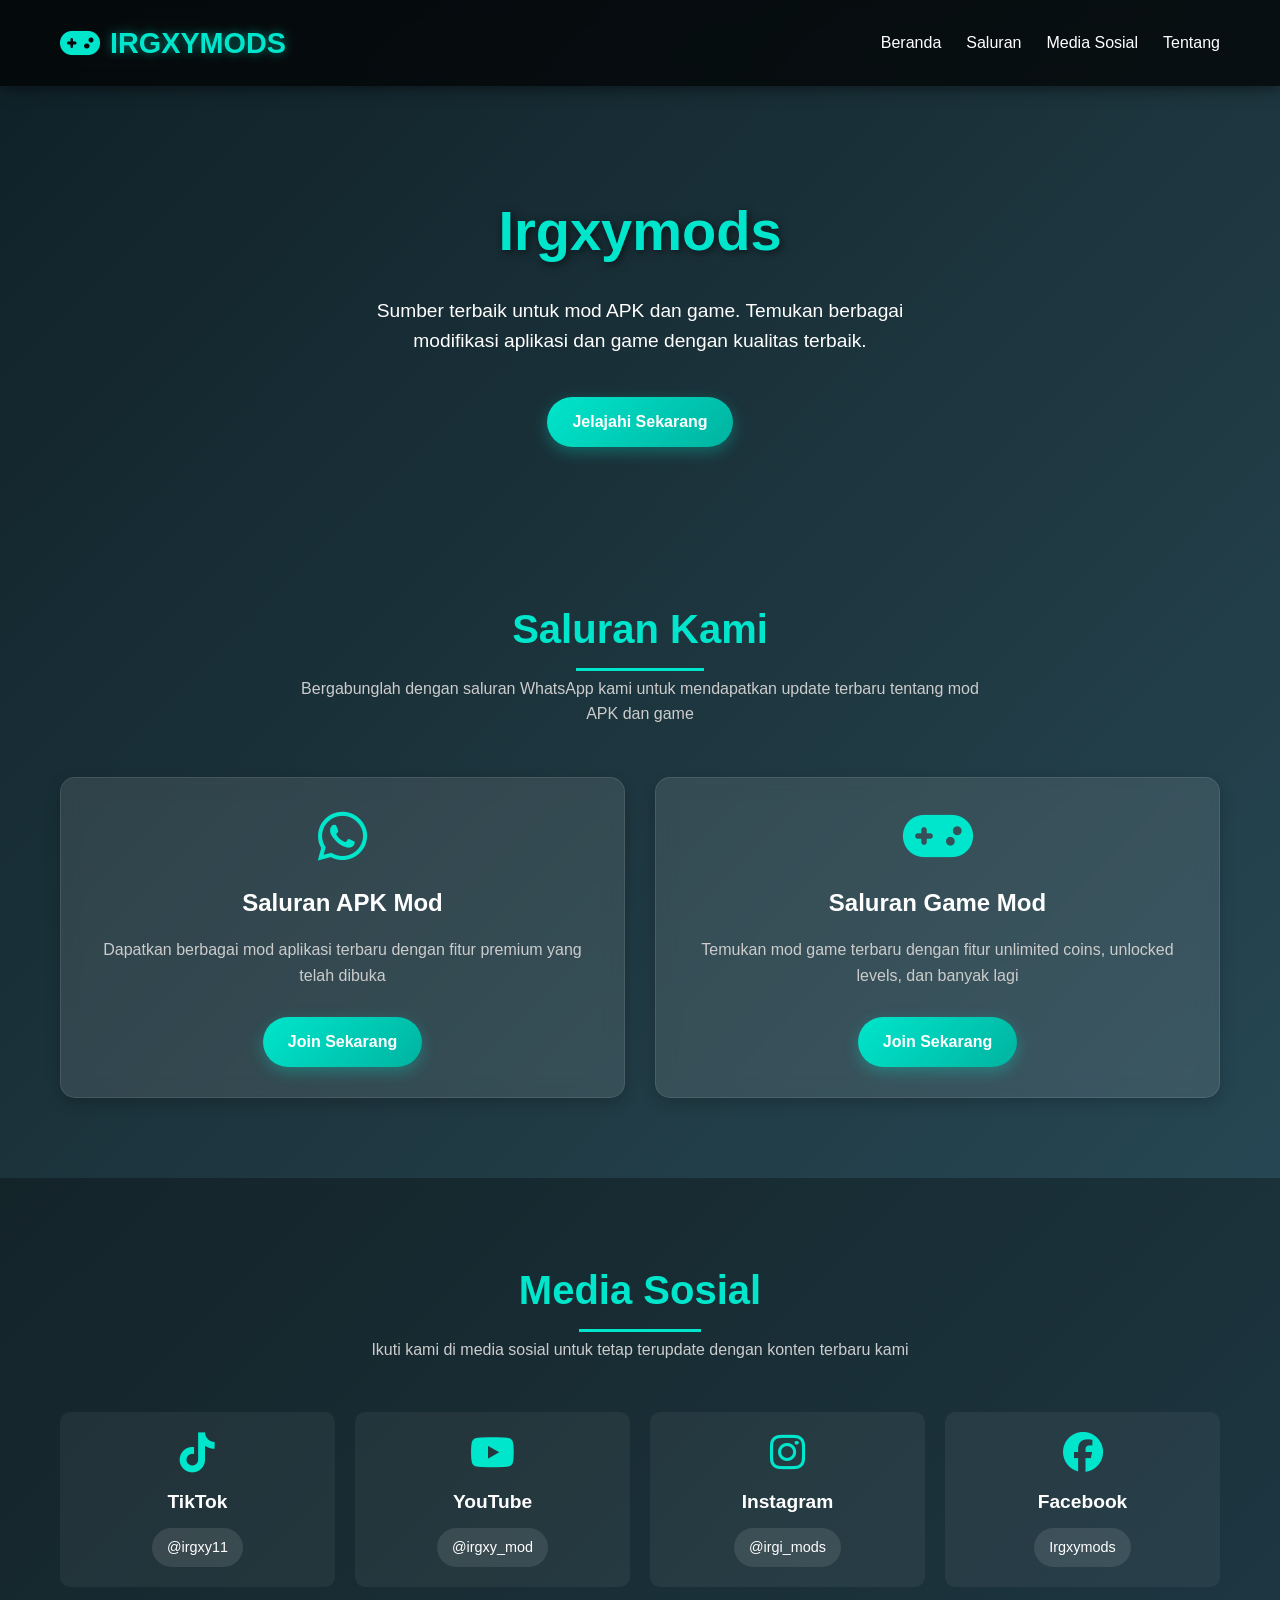
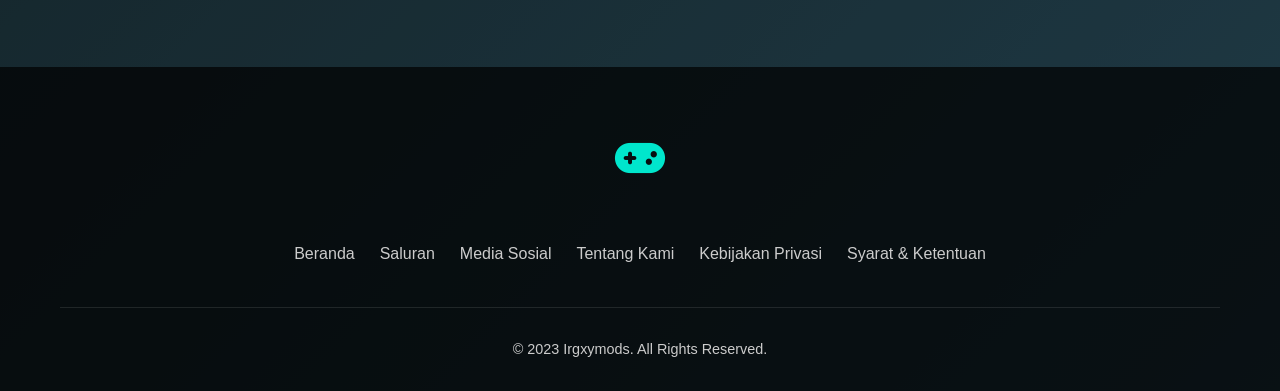
==== irgxymods.html @ 9cdb4076 "Add files via upload" ====
<!DOCTYPE html>
<html lang="id">
<head>
    <meta charset="UTF-8">
    <meta name="viewport" content="width=device-width, initial-scale=1.0">
    <title>Irgxymods - Sumber Terbaik untuk Mod APK dan Game</title>
    <link rel="stylesheet" href="https://cdnjs.cloudflare.com/ajax/libs/font-awesome/6.4.0/css/all.min.css">
    <style>
        /* Reset dan gaya dasar */
        * {
            margin: 0;
            padding: 0;
            box-sizing: border-box;
            font-family: 'Poppins', sans-serif;
        }
        
        body {
            line-height: 1.6;
            color: #333;
            background: linear-gradient(135deg, #0f2027 0%, #203a43 50%, #2c5364 100%);
            color: #fff;
            min-height: 100vh;
        }
        
        .container {
            max-width: 1200px;
            margin: 0 auto;
            padding: 0 20px;
        }
        
        /* Header dan navigasi */
        header {
            background: rgba(0, 0, 0, 0.7);
            color: white;
            padding: 20px 0;
            position: sticky;
            top: 0;
            z-index: 100;
            box-shadow: 0 2px 15px rgba(0, 0, 0, 0.5);
            backdrop-filter: blur(10px);
        }
        
        .header-content {
            display: flex;
            justify-content: space-between;
            align-items: center;
        }
        
        .logo {
            display: flex;
            align-items: center;
            gap: 10px;
        }
        
        .logo h1 {
            font-size: 1.8rem;
            font-weight: 700;
            color: #00e6cc;
            text-shadow: 0 0 10px rgba(0, 230, 204, 0.5);
        }
        
        .logo-icon {
            font-size: 2rem;
            color: #00e6cc;
            animation: pulse 2s infinite;
        }
        
        @keyframes pulse {
            0% { transform: scale(1); }
            50% { transform: scale(1.1); }
            100% { transform: scale(1); }
        }
        
        nav ul {
            display: flex;
            list-style: none;
            gap: 25px;
        }
        
        nav a {
            color: white;
            text-decoration: none;
            font-weight: 500;
            transition: color 0.3s;
            position: relative;
            padding: 5px 0;
        }
        
        nav a:hover {
            color: #00e6cc;
        }
        
        nav a::after {
            content: '';
            position: absolute;
            width: 0;
            height: 2px;
            bottom: 0;
            left: 0;
            background-color: #00e6cc;
            transition: width 0.3s;
        }
        
        nav a:hover::after {
            width: 100%;
        }
        
        /* Hero section */
        .hero {
            text-align: center;
            padding: 100px 0 70px;
            position: relative;
            overflow: hidden;
        }
        
        .hero::before {
            content: '';
            position: absolute;
            top: 0;
            left: 0;
            width: 100%;
            height: 100%;
            background: url('https://images.unsplash.com/photo-1550745165-9bc0b252726f?ixlib=rb-4.0.3') no-repeat center center/cover;
            opacity: 0.2;
            z-index: -1;
        }
        
        .hero-content {
            max-width: 800px;
            margin: 0 auto;
        }
        
        .hero h2 {
            font-size: 3.5rem;
            margin-bottom: 20px;
            text-shadow: 2px 2px 8px rgba(0, 0, 0, 0.6);
            color: #00e6cc;
        }
        
        .hero p {
            font-size: 1.2rem;
            margin-bottom: 40px;
            max-width: 600px;
            margin-left: auto;
            margin-right: auto;
        }
        
        /* Channel Links */
        .channels {
            padding: 80px 0;
        }
        
        .section-title {
            text-align: center;
            margin-bottom: 50px;
        }
        
        .section-title h2 {
            font-size: 2.5rem;
            color: #00e6cc;
            margin-bottom: 15px;
            position: relative;
            display: inline-block;
        }
        
        .section-title h2::after {
            content: '';
            position: absolute;
            width: 50%;
            height: 3px;
            background-color: #00e6cc;
            bottom: -10px;
            left: 25%;
        }
        
        .section-title p {
            color: #ccc;
            max-width: 700px;
            margin: 0 auto;
        }
        
        .channels-grid {
            display: grid;
            grid-template-columns: repeat(auto-fit, minmax(300px, 1fr));
            gap: 30px;
        }
        
        .channel-card {
            background: rgba(255, 255, 255, 0.1);
            border-radius: 15px;
            padding: 30px;
            text-align: center;
            transition: transform 0.3s, box-shadow 0.3s;
            box-shadow: 0 5px 15px rgba(0, 0, 0, 0.2);
            backdrop-filter: blur(10px);
            border: 1px solid rgba(255, 255, 255, 0.1);
        }
        
        .channel-card:hover {
            transform: translateY(-10px);
            box-shadow: 0 15px 30px rgba(0, 0, 0, 0.3);
            background: rgba(0, 230, 204, 0.1);
        }
        
        .channel-icon {
            font-size: 3.5rem;
            color: #00e6cc;
            margin-bottom: 20px;
        }
        
        .channel-card h3 {
            font-size: 1.5rem;
            margin-bottom: 15px;
        }
        
        .channel-card p {
            color: #ccc;
            margin-bottom: 20px;
            min-height: 60px;
        }
        
        .channel-btn {
            display: inline-block;
            background: linear-gradient(135deg, #00e6cc 0%, #00b3a0 100%);
            color: white;
            padding: 12px 25px;
            border-radius: 30px;
            text-decoration: none;
            font-weight: 600;
            transition: all 0.3s;
            border: none;
            cursor: pointer;
            box-shadow: 0 5px 15px rgba(0, 230, 204, 0.3);
        }
        
        .channel-btn:hover {
            transform: translateY(-3px);
            box-shadow: 0 8px 20px rgba(0, 230, 204, 0.5);
            background: linear-gradient(135deg, #00b3a0 0%, #008877 100%);
        }
        
        /* Social Media */
        .social-media {
            padding: 80px 0;
            background: rgba(0, 0, 0, 0.3);
        }
        
        .social-grid {
            display: grid;
            grid-template-columns: repeat(auto-fit, minmax(200px, 1fr));
            gap: 20px;
        }
        
        .social-card {
            background: rgba(255, 255, 255, 0.05);
            border-radius: 10px;
            padding: 20px;
            text-align: center;
            transition: transform 0.3s;
        }
        
        .social-card:hover {
            transform: translateY(-5px);
            background: rgba(0, 230, 204, 0.1);
        }
        
        .social-icon {
            font-size: 2.5rem;
            margin-bottom: 15px;
            color: #00e6cc;
        }
        
        .social-card h3 {
            font-size: 1.2rem;
            margin-bottom: 10px;
        }
        
        .social-btn {
            display: inline-block;
            background: rgba(255, 255, 255, 0.1);
            color: white;
            padding: 8px 15px;
            border-radius: 20px;
            text-decoration: none;
            font-weight: 500;
            transition: all 0.3s;
            font-size: 0.9rem;
        }
        
        .social-btn:hover {
            background: rgba(0, 230, 204, 0.2);
        }
        
        /* Footer */
        footer {
            background: rgba(0, 0, 0, 0.8);
            color: white;
            padding: 60px 0 30px;
            text-align: center;
        }
        
        .footer-content {
            display: flex;
            flex-direction: column;
            gap: 30px;
            margin-bottom: 40px;
        }
        
        .footer-logo {
            font-size: 2.5rem;
            color: #00e6cc;
            margin-bottom: 20px;
        }
        
        .footer-links {
            display: flex;
            justify-content: center;
            gap: 25px;
            flex-wrap: wrap;
        }
        
        .footer-links a {
            color: #ccc;
            text-decoration: none;
            transition: color 0.3s;
        }
        
        .footer-links a:hover {
            color: #00e6cc;
        }
        
        .copyright {
            padding-top: 30px;
            border-top: 1px solid rgba(255, 255, 255, 0.1);
            color: #ccc;
            font-size: 0.9rem;
        }
        
        /* Responsif */
        @media (max-width: 768px) {
            .header-content {
                flex-direction: column;
                gap: 15px;
            }
            
            nav ul {
                gap: 15px;
                flex-wrap: wrap;
                justify-content: center;
            }
            
            .hero h2 {
                font-size: 2.5rem;
            }
            
            .section-title h2 {
                font-size: 2rem;
            }
            
            .channels-grid,
            .social-grid {
                grid-template-columns: 1fr;
            }
        }
    </style>
</head>
<body>
    <!-- Header -->
    <header>
        <div class="container">
            <div class="header-content">
                <div class="logo">
                    <i class="fas fa-gamepad logo-icon"></i>
                    <h1>IRGXYMODS</h1>
                </div>
                <nav>
                    <ul>
                        <li><a href="#home">Beranda</a></li>
                        <li><a href="#channels">Saluran</a></li>
                        <li><a href="#social">Media Sosial</a></li>
                        <li><a href="#about">Tentang</a></li>
                    </ul>
                </nav>
            </div>
        </div>
    </header>

    <!-- Hero Section -->
    <section class="hero" id="home">
        <div class="container">
            <div class="hero-content">
                <h2>Irgxymods</h2>
                <p>Sumber terbaik untuk mod APK dan game. Temukan berbagai modifikasi aplikasi dan game dengan kualitas terbaik.</p>
                <a href="#channels" class="channel-btn">Jelajahi Sekarang</a>
            </div>
        </div>
    </section>

    <!-- Channel Links -->
    <section class="channels" id="channels">
        <div class="container">
            <div class="section-title">
                <h2>Saluran Kami</h2>
                <p>Bergabunglah dengan saluran WhatsApp kami untuk mendapatkan update terbaru tentang mod APK dan game</p>
            </div>
            <div class="channels-grid">
                <div class="channel-card">
                    <i class="fab fa-whatsapp channel-icon"></i>
                    <h3>Saluran APK Mod</h3>
                    <p>Dapatkan berbagai mod aplikasi terbaru dengan fitur premium yang telah dibuka</p>
                    <a href="https://whatsapp.com/channel/0029Vb5kLy26BIEZjEe5U33j" class="channel-btn" target="_blank">Join Sekarang</a>
                </div>
                <div class="channel-card">
                    <i class="fas fa-gamepad channel-icon"></i>
                    <h3>Saluran Game Mod</h3>
                    <p>Temukan mod game terbaru dengan fitur unlimited coins, unlocked levels, dan banyak lagi</p>
                    <a href="https://whatsapp.com/channel/0029VbBXgPoJP20v92oTrt1R" class="channel-btn" target="_blank">Join Sekarang</a>
                </div>
            </div>
        </div>
    </section>

    <!-- Social Media -->
    <section class="social-media" id="social">
        <div class="container">
            <div class="section-title">
                <h2>Media Sosial</h2>
                <p>Ikuti kami di media sosial untuk tetap terupdate dengan konten terbaru kami</p>
            </div>
            <div class="social-grid">
                <div class="social-card">
                    <i class="fab fa-tiktok social-icon"></i>
                    <h3>TikTok</h3>
                    <a href="https://www.tiktok.com/@irgxy11?_t=" class="social-btn" target="_blank">@irgxy11</a>
                </div>
                <div class="social-card">
                    <i class="fab fa-youtube social-icon"></i>
                    <h3>YouTube</h3>
                    <a href="https://youtube.com/@irgxy_mod?si" class="social-btn" target="_blank">@irgxy_mod</a>
                </div>
                <div class="social-card">
                    <i class="fab fa-instagram social-icon"></i>
                    <h3>Instagram</h3>
                    <a href="https://www.instagram.com/irgi_mods?igsh=" class="social-btn" target="_blank">@irgi_mods</a>
                </div>
                <div class="social-card">
                    <i class="fab fa-facebook social-icon"></i>
                    <h3>Facebook</h3>
                    <a href="https://www.facebook.com/share/16c3tr2gRX/" class="social-btn" target="_blank">Irgxymods</a>
                </div>
            </div>
        </div>
    </section>

    <!-- Footer -->
    <footer id="about">
        <div class="container">
            <div class="footer-content">
                <div class="footer-logo">
                    <i class="fas fa-gamepad"></i>
                </div>
                <div class="footer-links">
                    <a href="#home">Beranda</a>
                    <a href="#channels">Saluran</a>
                    <a href="#social">Media Sosial</a>
                    <a href="#about">Tentang Kami</a>
                    <a href="#">Kebijakan Privasi</a>
                    <a href="#">Syarat & Ketentuan</a>
                </div>
            </div>
            <div class="copyright">
                <p>&copy; 2023 Irgxymods. All Rights Reserved.</p>
            </div>
        </div>
    </footer>
</body>
</html>
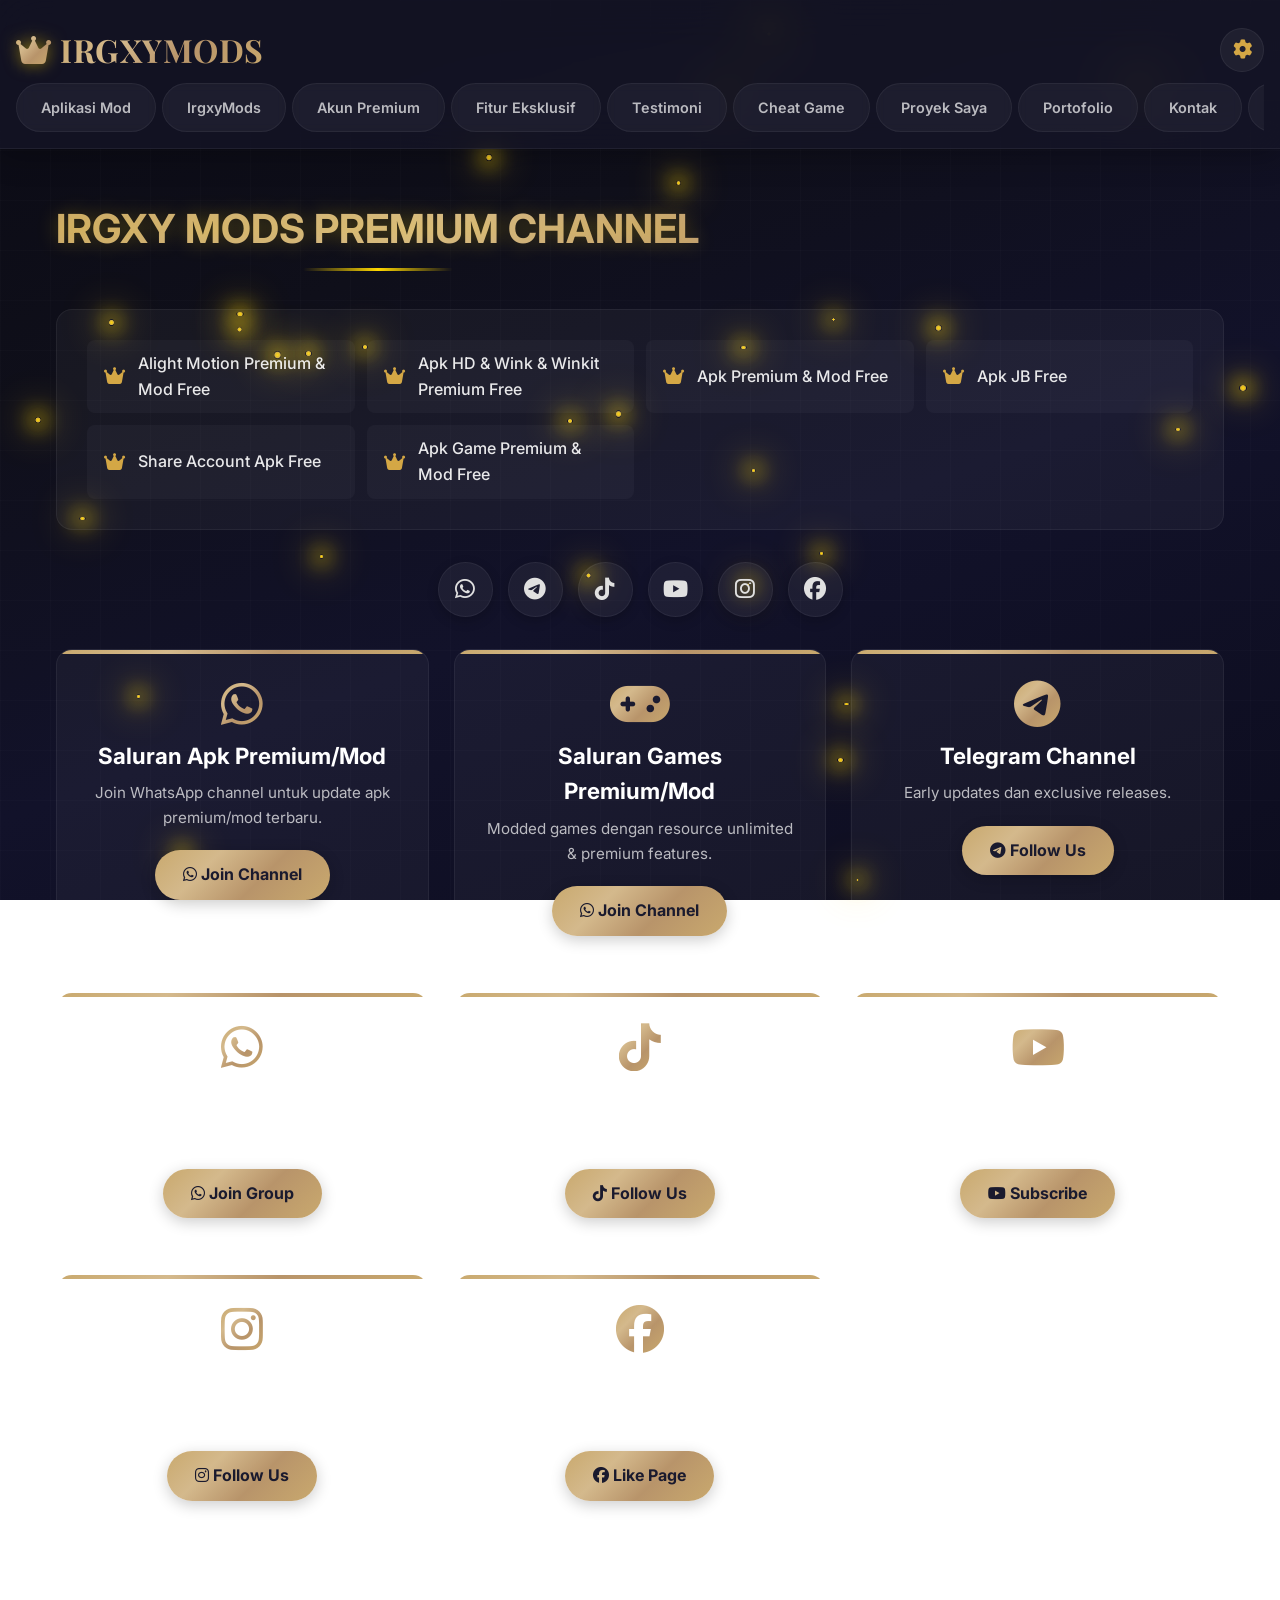
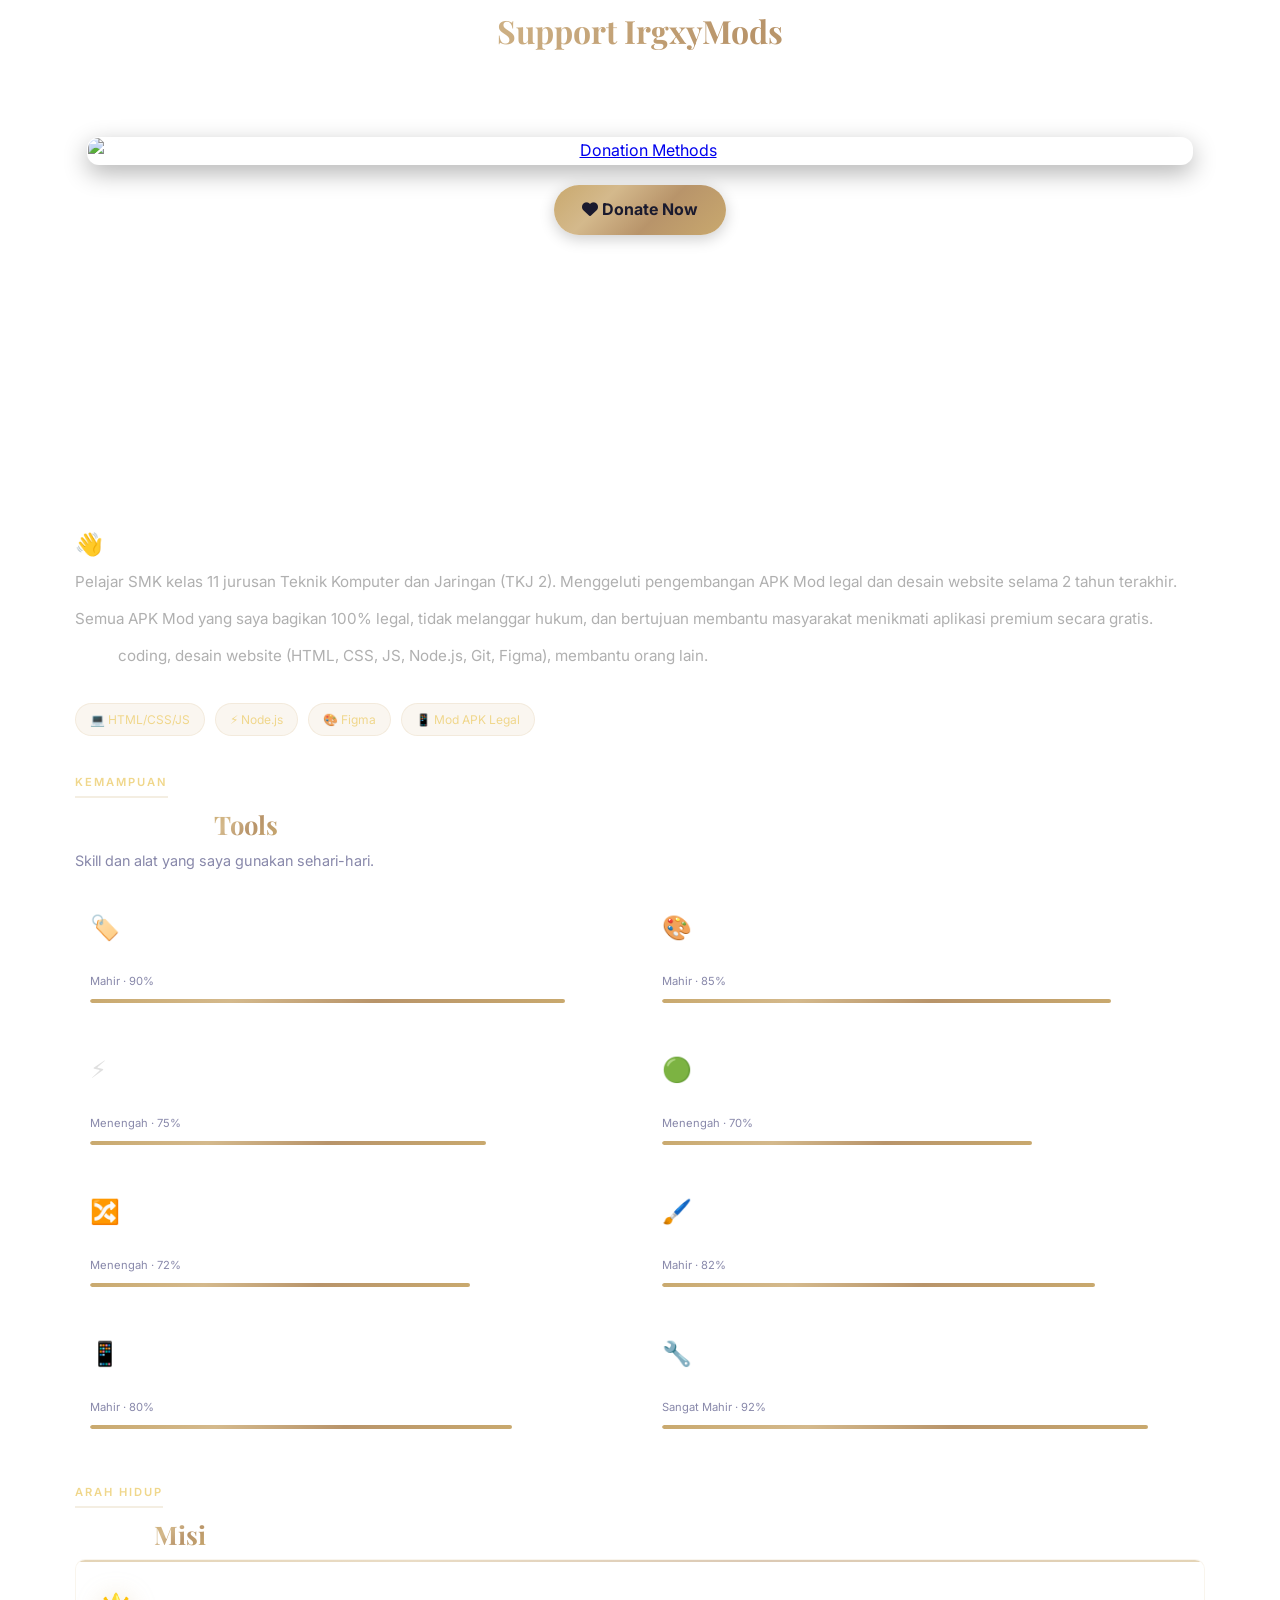
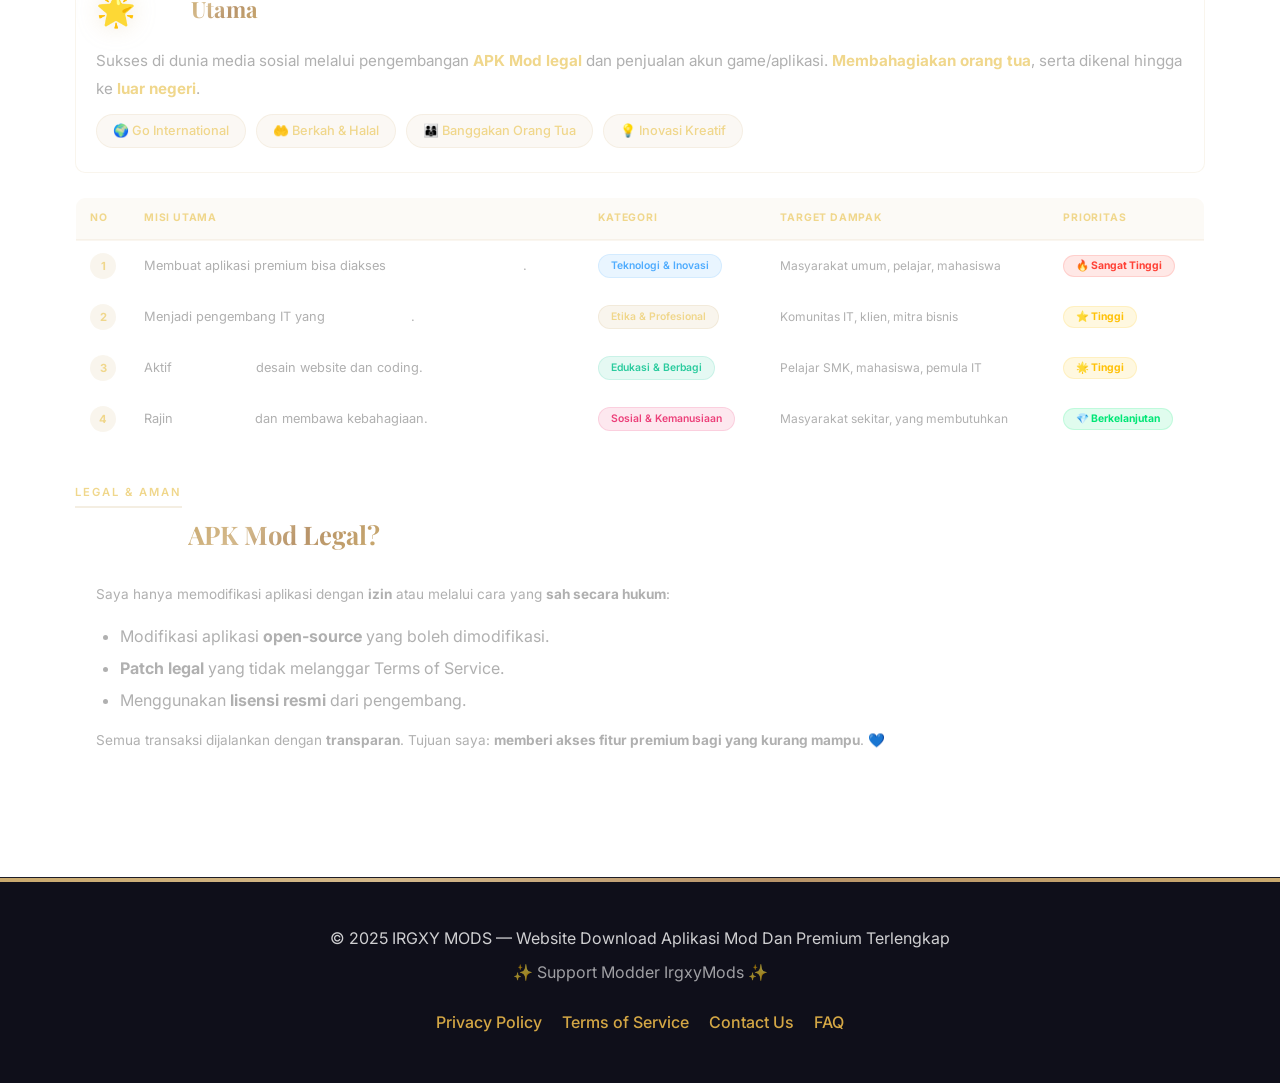
==== commit 2e46aa58: "Add files via upload" ====
--- a/irgxymods.html
+++ b/irgxymods.html
@@ -1,477 +1,343 @@
 <!DOCTYPE html>
 <html lang="id">
 <head>
-    <meta charset="UTF-8">
-    <meta name="viewport" content="width=device-width, initial-scale=1.0">
-    <title>Irgxymods - Sumber Terbaik untuk Mod APK dan Game</title>
-    <link rel="stylesheet" href="https://cdnjs.cloudflare.com/ajax/libs/font-awesome/6.4.0/css/all.min.css">
-    <style>
-        /* Reset dan gaya dasar */
-        * {
-            margin: 0;
-            padding: 0;
-            box-sizing: border-box;
-            font-family: 'Poppins', sans-serif;
-        }
-        
-        body {
-            line-height: 1.6;
-            color: #333;
-            background: linear-gradient(135deg, #0f2027 0%, #203a43 50%, #2c5364 100%);
-            color: #fff;
-            min-height: 100vh;
-        }
-        
-        .container {
-            max-width: 1200px;
-            margin: 0 auto;
-            padding: 0 20px;
-        }
-        
-        /* Header dan navigasi */
-        header {
-            background: rgba(0, 0, 0, 0.7);
-            color: white;
-            padding: 20px 0;
-            position: sticky;
-            top: 0;
-            z-index: 100;
-            box-shadow: 0 2px 15px rgba(0, 0, 0, 0.5);
-            backdrop-filter: blur(10px);
-        }
-        
-        .header-content {
-            display: flex;
-            justify-content: space-between;
-            align-items: center;
-        }
-        
-        .logo {
-            display: flex;
-            align-items: center;
-            gap: 10px;
-        }
-        
-        .logo h1 {
-            font-size: 1.8rem;
-            font-weight: 700;
-            color: #00e6cc;
-            text-shadow: 0 0 10px rgba(0, 230, 204, 0.5);
-        }
-        
-        .logo-icon {
-            font-size: 2rem;
-            color: #00e6cc;
-            animation: pulse 2s infinite;
-        }
-        
-        @keyframes pulse {
-            0% { transform: scale(1); }
-            50% { transform: scale(1.1); }
-            100% { transform: scale(1); }
-        }
-        
-        nav ul {
-            display: flex;
-            list-style: none;
-            gap: 25px;
-        }
-        
-        nav a {
-            color: white;
-            text-decoration: none;
-            font-weight: 500;
-            transition: color 0.3s;
-            position: relative;
-            padding: 5px 0;
-        }
-        
-        nav a:hover {
-            color: #00e6cc;
-        }
-        
-        nav a::after {
-            content: '';
-            position: absolute;
-            width: 0;
-            height: 2px;
-            bottom: 0;
-            left: 0;
-            background-color: #00e6cc;
-            transition: width 0.3s;
-        }
-        
-        nav a:hover::after {
-            width: 100%;
-        }
-        
-        /* Hero section */
-        .hero {
-            text-align: center;
-            padding: 100px 0 70px;
-            position: relative;
-            overflow: hidden;
-        }
-        
-        .hero::before {
-            content: '';
-            position: absolute;
-            top: 0;
-            left: 0;
-            width: 100%;
-            height: 100%;
-            background: url('https://images.unsplash.com/photo-1550745165-9bc0b252726f?ixlib=rb-4.0.3') no-repeat center center/cover;
-            opacity: 0.2;
-            z-index: -1;
-        }
-        
-        .hero-content {
-            max-width: 800px;
-            margin: 0 auto;
-        }
-        
-        .hero h2 {
-            font-size: 3.5rem;
-            margin-bottom: 20px;
-            text-shadow: 2px 2px 8px rgba(0, 0, 0, 0.6);
-            color: #00e6cc;
-        }
-        
-        .hero p {
-            font-size: 1.2rem;
-            margin-bottom: 40px;
-            max-width: 600px;
-            margin-left: auto;
-            margin-right: auto;
-        }
-        
-        /* Channel Links */
-        .channels {
-            padding: 80px 0;
-        }
-        
-        .section-title {
-            text-align: center;
-            margin-bottom: 50px;
-        }
-        
-        .section-title h2 {
-            font-size: 2.5rem;
-            color: #00e6cc;
-            margin-bottom: 15px;
-            position: relative;
-            display: inline-block;
-        }
-        
-        .section-title h2::after {
-            content: '';
-            position: absolute;
-            width: 50%;
-            height: 3px;
-            background-color: #00e6cc;
-            bottom: -10px;
-            left: 25%;
-        }
-        
-        .section-title p {
-            color: #ccc;
-            max-width: 700px;
-            margin: 0 auto;
-        }
-        
-        .channels-grid {
-            display: grid;
-            grid-template-columns: repeat(auto-fit, minmax(300px, 1fr));
-            gap: 30px;
-        }
-        
-        .channel-card {
-            background: rgba(255, 255, 255, 0.1);
-            border-radius: 15px;
-            padding: 30px;
-            text-align: center;
-            transition: transform 0.3s, box-shadow 0.3s;
-            box-shadow: 0 5px 15px rgba(0, 0, 0, 0.2);
-            backdrop-filter: blur(10px);
-            border: 1px solid rgba(255, 255, 255, 0.1);
-        }
-        
-        .channel-card:hover {
-            transform: translateY(-10px);
-            box-shadow: 0 15px 30px rgba(0, 0, 0, 0.3);
-            background: rgba(0, 230, 204, 0.1);
-        }
-        
-        .channel-icon {
-            font-size: 3.5rem;
-            color: #00e6cc;
-            margin-bottom: 20px;
-        }
-        
-        .channel-card h3 {
-            font-size: 1.5rem;
-            margin-bottom: 15px;
-        }
-        
-        .channel-card p {
-            color: #ccc;
-            margin-bottom: 20px;
-            min-height: 60px;
-        }
-        
-        .channel-btn {
-            display: inline-block;
-            background: linear-gradient(135deg, #00e6cc 0%, #00b3a0 100%);
-            color: white;
-            padding: 12px 25px;
-            border-radius: 30px;
-            text-decoration: none;
-            font-weight: 600;
-            transition: all 0.3s;
-            border: none;
-            cursor: pointer;
-            box-shadow: 0 5px 15px rgba(0, 230, 204, 0.3);
-        }
-        
-        .channel-btn:hover {
-            transform: translateY(-3px);
-            box-shadow: 0 8px 20px rgba(0, 230, 204, 0.5);
-            background: linear-gradient(135deg, #00b3a0 0%, #008877 100%);
-        }
-        
-        /* Social Media */
-        .social-media {
-            padding: 80px 0;
-            background: rgba(0, 0, 0, 0.3);
-        }
-        
-        .social-grid {
-            display: grid;
-            grid-template-columns: repeat(auto-fit, minmax(200px, 1fr));
-            gap: 20px;
-        }
-        
-        .social-card {
-            background: rgba(255, 255, 255, 0.05);
-            border-radius: 10px;
-            padding: 20px;
-            text-align: center;
-            transition: transform 0.3s;
-        }
-        
-        .social-card:hover {
-            transform: translateY(-5px);
-            background: rgba(0, 230, 204, 0.1);
-        }
-        
-        .social-icon {
-            font-size: 2.5rem;
-            margin-bottom: 15px;
-            color: #00e6cc;
-        }
-        
-        .social-card h3 {
-            font-size: 1.2rem;
-            margin-bottom: 10px;
-        }
-        
-        .social-btn {
-            display: inline-block;
-            background: rgba(255, 255, 255, 0.1);
-            color: white;
-            padding: 8px 15px;
-            border-radius: 20px;
-            text-decoration: none;
-            font-weight: 500;
-            transition: all 0.3s;
-            font-size: 0.9rem;
-        }
-        
-        .social-btn:hover {
-            background: rgba(0, 230, 204, 0.2);
-        }
-        
-        /* Footer */
-        footer {
-            background: rgba(0, 0, 0, 0.8);
-            color: white;
-            padding: 60px 0 30px;
-            text-align: center;
-        }
-        
-        .footer-content {
-            display: flex;
-            flex-direction: column;
-            gap: 30px;
-            margin-bottom: 40px;
-        }
-        
-        .footer-logo {
-            font-size: 2.5rem;
-            color: #00e6cc;
-            margin-bottom: 20px;
-        }
-        
-        .footer-links {
-            display: flex;
-            justify-content: center;
-            gap: 25px;
-            flex-wrap: wrap;
-        }
-        
-        .footer-links a {
-            color: #ccc;
-            text-decoration: none;
-            transition: color 0.3s;
-        }
-        
-        .footer-links a:hover {
-            color: #00e6cc;
-        }
-        
-        .copyright {
-            padding-top: 30px;
-            border-top: 1px solid rgba(255, 255, 255, 0.1);
-            color: #ccc;
-            font-size: 0.9rem;
-        }
-        
-        /* Responsif */
-        @media (max-width: 768px) {
-            .header-content {
-                flex-direction: column;
-                gap: 15px;
-            }
-            
-            nav ul {
-                gap: 15px;
-                flex-wrap: wrap;
-                justify-content: center;
-            }
-            
-            .hero h2 {
-                font-size: 2.5rem;
-            }
-            
-            .section-title h2 {
-                font-size: 2rem;
-            }
-            
-            .channels-grid,
-            .social-grid {
-                grid-template-columns: 1fr;
-            }
-        }
-    </style>
+<meta charset="UTF-8" />
+<meta name="viewport" content="width=device-width, initial-scale=1.0" />
+<title>Profil IrgxyMods — IRGXYMODS</title>
+<link rel="stylesheet" href="https://cdnjs.cloudflare.com/ajax/libs/font-awesome/6.4.0/css/all.min.css" />
+<link href="https://fonts.googleapis.com/css2?family=Playfair+Display:wght@400;600;700;800;900&family=Inter:wght@300;400;500;600;700;800&family=Cormorant+Garamond:wght@400;500;600;700&display=swap" rel="stylesheet" />
+<link href="https://unpkg.com/aos@2.3.1/dist/aos.css" rel="stylesheet" />
+<link rel="stylesheet" href="style.css" />
 </head>
 <body>
-    <!-- Header -->
-    <header>
-        <div class="container">
-            <div class="header-content">
-                <div class="logo">
-                    <i class="fas fa-gamepad logo-icon"></i>
-                    <h1>IRGXYMODS</h1>
-                </div>
-                <nav>
-                    <ul>
-                        <li><a href="#home">Beranda</a></li>
-                        <li><a href="#channels">Saluran</a></li>
-                        <li><a href="#social">Media Sosial</a></li>
-                        <li><a href="#about">Tentang</a></li>
-                    </ul>
-                </nav>
+<div class="toast-container" id="toastContainer"></div>
+
+<header>
+  <div class="header-top">
+    <a href="index.html" class="logo-brand"><i class="fas fa-crown"></i><h1>IRGXYMODS</h1></a>
+    <div class="header-actions">
+      <div style="position:relative;display:inline-block;">
+        <button class="settings-btn" id="settingsToggle"><i class="fas fa-cog"></i></button>
+        <div class="settings-dropdown" id="settingsDropdown">
+          <a href="login.html" class="dropdown-item"><i class="fas fa-sign-in-alt"></i> Login</a>
+          <div class="dropdown-divider"></div>
+          <button class="dropdown-item" id="profileDropdownBtn"><i class="fas fa-user"></i> Profil</button>
+          <button class="dropdown-item" id="themeToggleBtn"><i class="fas fa-palette"></i> Tema</button>
+          <div class="dropdown-divider"></div>
+          <a href="irgxymods.html" class="dropdown-item"><i class="fas fa-info-circle"></i> Tentang</a>
+          <button class="dropdown-item" id="helpBtn"><i class="fas fa-question-circle"></i> Bantuan</button>
+        </div>
+      </div>
+    </div>
+  </div>
+<div class="nav-tabs-container">
+  <div class="nav-tabs">
+    <a href="index.html" class="nav-tab">Aplikasi Mod</a>
+    <a href="irgxymods.html" class="nav-tab">IrgxyMods</a>
+    <a href="acount.html" class="nav-tab">Akun Premium</a>
+    <a href="Fitur.html" class="nav-tab">Fitur Eksklusif</a>
+    <a href="testimoni.html" class="nav-tab">Testimoni</a>
+    <a href="cheat.html" class="nav-tab">Cheat Game</a>
+    <a href="proyek.html" class="nav-tab">Proyek Saya</a>
+    <a href="portofolio.html" class="nav-tab">Portofolio</a>
+    <a href="kontak.html" class="nav-tab">Kontak</a>
+    <a href="login.html" class="nav-tab"><i class="fas fa-sign-in-alt"></i> Login</a>
+  </div>
+</div>
+</header>
+
+<main>
+<div class="container">
+  <!-- CHANNELS SECTION -->
+  <section class="section" style="display:block;">
+    <h2 class="section-title-3d">IRGXY MODS PREMIUM CHANNEL</h2>
+    <div class="tagline-container">
+      <div class="tagline-grid">
+        <div class="tagline-item"><div class="tagline-icon"><i class="fas fa-crown"></i></div><div class="tagline-text">Alight Motion Premium & Mod Free</div></div>
+        <div class="tagline-item"><div class="tagline-icon"><i class="fas fa-crown"></i></div><div class="tagline-text">Apk HD & Wink & Winkit Premium Free</div></div>
+        <div class="tagline-item"><div class="tagline-icon"><i class="fas fa-crown"></i></div><div class="tagline-text">Apk Premium & Mod Free</div></div>
+        <div class="tagline-item"><div class="tagline-icon"><i class="fas fa-crown"></i></div><div class="tagline-text">Apk JB Free</div></div>
+        <div class="tagline-item"><div class="tagline-icon"><i class="fas fa-crown"></i></div><div class="tagline-text">Share Account Apk Free</div></div>
+        <div class="tagline-item"><div class="tagline-icon"><i class="fas fa-crown"></i></div><div class="tagline-text">Apk Game Premium & Mod Free</div></div>
+      </div>
+    </div>
+
+    <div class="social-badges">
+      <a href="https://whatsapp.com/channel/0029VbBbNSvGehEGcMEp602m" class="social-badge whatsapp-badge" target="_blank"><i class="fab fa-whatsapp"></i></a>
+      <a href="https://t.me/irgxyzmods" class="social-badge telegram-badge" target="_blank"><i class="fab fa-telegram"></i></a>
+      <a href="https://www.tiktok.com/@irgxy111" class="social-badge" target="_blank"><i class="fab fa-tiktok"></i></a>
+      <a href="https://youtube.com/@irgxy_mod" class="social-badge" target="_blank"><i class="fab fa-youtube"></i></a>
+      <a href="https://www.instagram.com/irgi_mods" class="social-badge" target="_blank"><i class="fab fa-instagram"></i></a>
+      <a href="https://www.facebook.com/share/16c3tr2gRX/" class="social-badge" target="_blank"><i class="fab fa-facebook"></i></a>
+    </div>
+
+    <div class="links-grid">
+      <div class="link-card card-3d"><i class="link-icon fab fa-whatsapp"></i><h3 class="link-title">Saluran Apk Premium/Mod</h3>
+        <p class="link-description">Join WhatsApp channel untuk update apk premium/mod terbaru.</p>
+        <a href="https://whatsapp.com/channel/0029VbBbNSvGehEGcMEp602m" class="btn" target="_blank"><i class="fab fa-whatsapp"></i> Join Channel</a></div>
+      <div class="link-card card-3d"><i class="link-icon fas fa-gamepad"></i><h3 class="link-title">Saluran Games Premium/Mod</h3>
+        <p class="link-description">Modded games dengan resource unlimited & premium features.</p>
+        <a href="https://whatsapp.com/channel/0029VbBbNSvGehEGcMEp602m" class="btn" target="_blank"><i class="fab fa-whatsapp"></i> Join Channel</a></div>
+      <div class="link-card card-3d"><i class="link-icon fab fa-telegram"></i><h3 class="link-title">Telegram Channel</h3>
+        <p class="link-description">Early updates dan exclusive releases.</p>
+        <a href="https://t.me/irgxyzmods" class="btn" target="_blank"><i class="fab fa-telegram"></i> Follow Us</a></div>
+      <div class="link-card card-3d"><i class="link-icon fab fa-whatsapp"></i><h3 class="link-title">WhatsApp Group</h3>
+        <p class="link-description">Komunitas diskusi & bantuan.</p>
+        <a href="https://chat.whatsapp.com/BSY5QVgYrBiHzFOqEIdTRw?mode=ems_copy_t" class="btn" target="_blank"><i class="fab fa-whatsapp"></i> Join Group</a></div>
+      <div class="link-card card-3d"><i class="link-icon fab fa-tiktok"></i><h3 class="link-title">TikTok</h3>
+        <p class="link-description">Mod previews & konten menarik.</p>
+        <a href="https://www.tiktok.com/@irgxy111" class="btn" target="_blank"><i class="fab fa-tiktok"></i> Follow Us</a></div>
+      <div class="link-card card-3d"><i class="link-icon fab fa-youtube"></i><h3 class="link-title">YouTube</h3>
+        <p class="link-description">Tutorial & review mod apk.</p>
+        <a href="https://youtube.com/@irgxy_mod" class="btn" target="_blank"><i class="fab fa-youtube"></i> Subscribe</a></div>
+      <div class="link-card card-3d"><i class="link-icon fab fa-instagram"></i><h3 class="link-title">Instagram</h3>
+        <p class="link-description">Behind-the-scenes content.</p>
+        <a href="https://www.instagram.com/irgi_mods" class="btn" target="_blank"><i class="fab fa-instagram"></i> Follow Us</a></div>
+      <div class="link-card card-3d"><i class="link-icon fab fa-facebook"></i><h3 class="link-title">Facebook</h3>
+        <p class="link-description">Berita & update komunitas.</p>
+        <a href="https://www.facebook.com/share/16c3tr2gRX/" class="btn" target="_blank"><i class="fab fa-facebook"></i> Like Page</a></div>
+    </div>
+
+    <div class="donation">
+      <h2 class="donation-title">Support IrgxyMods</h2>
+      <p class="donation-text">Your donations help us continue providing quality mods, apps, and games for free.</p>
+      <a href="https://ik.imagekit.io/IrgxyMods/quality_restoration_20250824003928342.png?updatedAt=1756133482961" target="_blank">
+        <img src="https://ik.imagekit.io/IrgxyMods/quality_restoration_20250824003928342.png?updatedAt=1756133482961" alt="Donation Methods" class="donation-image" />
+      </a>
+      <a href="https://ik.imagekit.io/IrgxyMods/quality_restoration_20250824003928342.png?updatedAt=1756133482961" class="btn" target="_blank"><i class="fas fa-heart"></i> Donate Now</a>
+    </div>
+  </section>
+
+  <!-- TENTANG SAYA SECTION -->
+  <section class="section" style="display:block;margin-top:3rem;">
+    <div class="page-header"><span class="page-title">Tentang Saya</span></div>
+    <div class="page-content">
+      <div data-aos="fade-up">
+        <h3 style="font-family:var(--font-display);font-size:1.4rem;color:#fff;margin-bottom:6px;">👋 Halo, Saya Irgi Ossa Maratino</h3>
+        <p style="color:var(--text-secondary);font-size:0.95rem;line-height:1.8;">Pelajar SMK kelas 11 jurusan Teknik Komputer dan Jaringan (TKJ 2). Menggeluti pengembangan APK Mod legal dan desain website selama 2 tahun terakhir.</p>
+        <p style="color:var(--text-secondary);font-size:0.95rem;line-height:1.8;margin-top:10px;">Semua APK Mod yang saya bagikan 100% legal, tidak melanggar hukum, dan bertujuan membantu masyarakat menikmati aplikasi premium secara gratis.</p>
+        <p style="color:var(--text-secondary);font-size:0.95rem;line-height:1.8;margin-top:10px;"><strong style="color:#fff;">Hobi:</strong> coding, desain website (HTML, CSS, JS, Node.js, Git, Figma), membantu orang lain.</p>
+        <div style="margin-top:16px;padding-top:16px;border-top:1px solid var(--border-subtle);display:flex;gap:10px;flex-wrap:wrap;">
+          <span style="background:rgba(201,169,110,0.1);padding:6px 14px;border-radius:20px;font-size:0.75rem;color:var(--gold-light);border:1px solid rgba(201,169,110,0.15);">💻 HTML/CSS/JS</span>
+          <span style="background:rgba(201,169,110,0.1);padding:6px 14px;border-radius:20px;font-size:0.75rem;color:var(--gold-light);border:1px solid rgba(201,169,110,0.15);">⚡ Node.js</span>
+          <span style="background:rgba(201,169,110,0.1);padding:6px 14px;border-radius:20px;font-size:0.75rem;color:var(--gold-light);border:1px solid rgba(201,169,110,0.15);">🎨 Figma</span>
+          <span style="background:rgba(201,169,110,0.1);padding:6px 14px;border-radius:20px;font-size:0.75rem;color:var(--gold-light);border:1px solid rgba(201,169,110,0.15);">📱 Mod APK Legal</span>
+        </div>
+      </div>
+
+      <section style="margin-top:32px;">
+        <span class="section-label">Kemampuan</span>
+        <h2 class="section-title">Keahlian & <span>Tools</span></h2>
+        <p class="section-subtitle">Skill dan alat yang saya gunakan sehari-hari.</p>
+        <div class="skills-grid">
+          <div class="skill-card"><span class="skill-icon">🏷️</span><div class="skill-name">HTML5</div><div class="skill-level">Mahir · 90%</div><div class="skill-bar"><div class="skill-bar-fill" data-width="90%"></div></div></div>
+          <div class="skill-card"><span class="skill-icon">🎨</span><div class="skill-name">CSS3</div><div class="skill-level">Mahir · 85%</div><div class="skill-bar"><div class="skill-bar-fill" data-width="85%"></div></div></div>
+          <div class="skill-card"><span class="skill-icon">⚡</span><div class="skill-name">JavaScript</div><div class="skill-level">Menengah · 75%</div><div class="skill-bar"><div class="skill-bar-fill" data-width="75%"></div></div></div>
+          <div class="skill-card"><span class="skill-icon">🟢</span><div class="skill-name">Node.js</div><div class="skill-level">Menengah · 70%</div><div class="skill-bar"><div class="skill-bar-fill" data-width="70%"></div></div></div>
+          <div class="skill-card"><span class="skill-icon">🔀</span><div class="skill-name">Git</div><div class="skill-level">Menengah · 72%</div><div class="skill-bar"><div class="skill-bar-fill" data-width="72%"></div></div></div>
+          <div class="skill-card"><span class="skill-icon">🖌️</span><div class="skill-name">Figma</div><div class="skill-level">Mahir · 82%</div><div class="skill-bar"><div class="skill-bar-fill" data-width="82%"></div></div></div>
+          <div class="skill-card"><span class="skill-icon">📱</span><div class="skill-name">Desain UI/UX</div><div class="skill-level">Mahir · 80%</div><div class="skill-bar"><div class="skill-bar-fill" data-width="80%"></div></div></div>
+          <div class="skill-card"><span class="skill-icon">🔧</span><div class="skill-name">Mod APK Legal</div><div class="skill-level">Sangat Mahir · 92%</div><div class="skill-bar"><div class="skill-bar-fill" data-width="92%"></div></div></div>
+        </div>
+      </section>
+
+      <section style="margin-top:32px;">
+        <span class="section-label">Arah Hidup</span>
+        <h2 class="section-title">Visi & <span>Misi</span></h2>
+        <div class="vision-luxury-card">
+          <div class="vision-header"><div class="vision-icon">🌟</div><h3 class="vision-title">Visi <span>Utama</span></h3></div>
+          <p class="vision-content">Sukses di dunia media sosial melalui pengembangan <strong>APK Mod legal</strong> dan penjualan akun game/aplikasi. <strong>Membahagiakan orang tua</strong>, serta dikenal hingga ke <strong>luar negeri</strong>.</p>
+          <div class="vision-pillars">
+            <span class="vision-pillar">🌍 Go International</span>
+            <span class="vision-pillar">🤲 Berkah & Halal</span>
+            <span class="vision-pillar">👨‍👩‍👦 Banggakan Orang Tua</span>
+            <span class="vision-pillar">💡 Inovasi Kreatif</span>
+          </div>
+        </div>
+        <div class="mission-table-wrapper">
+          <table class="mission-table">
+            <thead><tr><th>No</th><th>Misi Utama</th><th>Kategori</th><th>Target Dampak</th><th>Prioritas</th></tr></thead>
+            <tbody>
+              <tr><td class="col-no"><span class="num-badge">1</span></td><td class="col-misi">Membuat aplikasi premium bisa diakses <strong>gratis 100% dan legal</strong>.</td><td><span class="kat-tag teknologi">Teknologi & Inovasi</span></td><td class="col-target">Masyarakat umum, pelajar, mahasiswa</td><td><span class="prioritas-badge sangat-tinggi">🔥 Sangat Tinggi</span></td></tr>
+              <tr><td class="col-no"><span class="num-badge">2</span></td><td class="col-misi">Menjadi pengembang IT yang <strong>jujur, amanah</strong>.</td><td><span class="kat-tag etika">Etika & Profesional</span></td><td class="col-target">Komunitas IT, klien, mitra bisnis</td><td><span class="prioritas-badge tinggi">⭐ Tinggi</span></td></tr>
+              <tr><td class="col-no"><span class="num-badge">3</span></td><td class="col-misi">Aktif <strong>berbagi ilmu</strong> desain website dan coding.</td><td><span class="kat-tag edukasi">Edukasi & Berbagi</span></td><td class="col-target">Pelajar SMK, mahasiswa, pemula IT</td><td><span class="prioritas-badge tinggi">🌟 Tinggi</span></td></tr>
+              <tr><td class="col-no"><span class="num-badge">4</span></td><td class="col-misi">Rajin <strong>bersedekah</strong> dan membawa kebahagiaan.</td><td><span class="kat-tag sosial">Sosial & Kemanusiaan</span></td><td class="col-target">Masyarakat sekitar, yang membutuhkan</td><td><span class="prioritas-badge sedang">💎 Berkelanjutan</span></td></tr>
+            </tbody>
+          </table>
+        </div>
+      </section>
+
+      <section style="margin-top:32px;">
+        <span class="section-label">Legal & Aman</span>
+        <h2 class="section-title">Mengapa <span>APK Mod Legal?</span></h2>
+        <div class="card" style="line-height:1.85;padding:24px 20px;">
+          <p>Saya hanya memodifikasi aplikasi dengan <strong>izin</strong> atau melalui cara yang <strong>sah secara hukum</strong>:</p>
+          <ul style="margin:14px 0 14px 24px;color:var(--text-secondary);line-height:2;">
+            <li>Modifikasi aplikasi <strong>open-source</strong> yang boleh dimodifikasi.</li>
+            <li><strong>Patch legal</strong> yang tidak melanggar Terms of Service.</li>
+            <li>Menggunakan <strong>lisensi resmi</strong> dari pengembang.</li>
+          </ul>
+          <p>Semua transaksi dijalankan dengan <strong>transparan</strong>. Tujuan saya: <strong>memberi akses fitur premium bagi yang kurang mampu</strong>. 💙</p>
+        </div>
+      </section>
+    </div>
+  </section>
+</div>
+</main>
+
+<div class="back-to-top" id="backToTop"><i class="fas fa-arrow-up"></i></div>
+
+    <!-- ===== MODAL LOGIN ===== -->
+    <div id="loginModal" class="login-modal">
+        <div class="login-modal-content card-3d">
+            <span class="login-close" id="loginModalClose">&times;</span>
+            <div class="login-logo">
+                <i class="fas fa-crown logo-icon"></i>
+                <h1>IRGXYMODS</h1>
             </div>
-        </div>
-    </header>
-
-    <!-- Hero Section -->
-    <section class="hero" id="home">
-        <div class="container">
-            <div class="hero-content">
-                <h2>Irgxymods</h2>
-                <p>Sumber terbaik untuk mod APK dan game. Temukan berbagai modifikasi aplikasi dan game dengan kualitas terbaik.</p>
-                <a href="#channels" class="channel-btn">Jelajahi Sekarang</a>
+            <h2 class="login-title">Masuk ke Akun Anda</h2>
+            <p class="login-subtitle">Akses konten eksklusif dan fitur premium</p>
+            <form id="loginForm" class="login-form">
+                <div class="form-group">
+                    <label for="username">Username atau Email</label>
+                    <div class="input-with-icon">
+                        <i class="fas fa-user"></i>
+                        <input type="text" id="username" name="username" placeholder="Masukkan username atau email" required />
+                    </div>
+                </div>
+                <div class="form-group">
+                    <label for="password">Password</label>
+                    <div class="input-with-icon">
+                        <i class="fas fa-lock"></i>
+                        <input type="password" id="password" name="password" placeholder="Masukkan password" required />
+                    </div>
+                </div>
+                <div class="remember-forgot">
+                    <label class="remember-me">
+                        <input type="checkbox" id="rememberMe" />
+                        <span>Ingat saya</span>
+                    </label>
+                    <a href="#" class="forgot-password">Lupa password?</a>
+                </div>
+                <div id="loginRecaptchaStatus" class="recaptcha-status" style="display:none;"></div>
+                <button type="submit" class="login-btn" id="loginBtn">
+                    <i class="fas fa-sign-in-alt"></i>
+                    <span>Masuk</span>
+                    <div class="btn-loader" style="display:none;"><div class="loader"></div></div>
+                </button>
+            </form>
+            <div class="divider"><span>atau masuk dengan</span></div>
+            <div class="social-login">
+                <a href="#" class="social-btn google-btn"><i class="fab fa-google"></i></a>
+                <a href="#" class="social-btn facebook-btn"><i class="fab fa-facebook-f"></i></a>
+                <a href="#" class="social-btn twitter-btn"><i class="fab fa-twitter"></i></a>
             </div>
-        </div>
-    </section>
-
-    <!-- Channel Links -->
-    <section class="channels" id="channels">
-        <div class="container">
-            <div class="section-title">
-                <h2>Saluran Kami</h2>
-                <p>Bergabunglah dengan saluran WhatsApp kami untuk mendapatkan update terbaru tentang mod APK dan game</p>
+            <div class="register-link">Belum punya akun? <a href="#">Daftar sekarang</a></div>
+        </div>
+    </div>
+
+    <!-- ===== MODAL PROFIL ===== -->
+    <div id="profileModal" class="profile-modal">
+        <div class="profile-modal-content card-3d">
+            <span class="profile-close" id="profileModalClose">&times;</span>
+            <div class="profile-card">
+                <div class="profile-header">
+                    <div class="profile-avatar-container">
+                        <img src="https://ik.imagekit.io/IrgxyMods/IMG_20250922_195742.jpg?updatedAt=1758545932127" alt="Avatar" class="profile-avatar" />
+                        <div class="profile-status"></div>
+                        <div class="profile-edit-icon"><i class="fas fa-camera"></i></div>
+                    </div>
+                    <div class="profile-title">
+                        <h2 class="profile-name">Pengguna IRGXYMODS</h2>
+                        <p class="profile-rank">Member Premium</p>
+                    </div>
+                    <div class="profile-badges">
+                        <div class="badge gold-badge"><i class="fas fa-crown"></i></div>
+                        <div class="badge verified-badge"><i class="fas fa-check-circle"></i></div>
+                        <div class="badge vip-badge"><i class="fas fa-star"></i></div>
+                    </div>
+                </div>
+                <div class="profile-stats">
+                    <div class="stat-item"><div class="stat-value" id="statDownloads">15</div><div class="stat-label">Aplikasi Diunduh</div></div>
+                    <div class="stat-item"><div class="stat-value" id="statDays">7</div><div class="stat-label">Hari Aktif</div></div>
+                    <div class="stat-item"><div class="stat-value" id="statBugs">0</div><div class="stat-label">Laporan Bug</div></div>
+                </div>
+                <div class="profile-info">
+                    <div class="info-section">
+                        <h3 class="section-title"><i class="fas fa-user-circle"></i> Informasi Pribadi</h3>
+                        <div class="info-grid">
+                            <div class="info-item"><div class="info-label"><i class="fas fa-user"></i> Username</div><div class="info-value">irgxy_user</div></div>
+                            <div class="info-item"><div class="info-label"><i class="fas fa-envelope"></i> Email</div><div class="info-value">user@irgxymods.com</div></div>
+                            <div class="info-item"><div class="info-label"><i class="fas fa-calendar-alt"></i> Bergabung</div><div class="info-value">15 Jan 2025</div></div>
+                            <div class="info-item"><div class="info-label"><i class="fas fa-flag"></i> Negara</div><div class="info-value">Indonesia</div></div>
+                        </div>
+                    </div>
+                    <div class="info-section">
+                        <h3 class="section-title"><i class="fas fa-gem"></i> Keanggotaan Premium</h3>
+                        <div class="membership-card">
+                            <div class="membership-header">
+                                <div class="membership-icon"><i class="fas fa-crown"></i></div>
+                                <div class="membership-info"><h4>Paket Premium Gold</h4><p>Akses penuh ke semua fitur eksklusif</p></div>
+                            </div>
+                            <div class="membership-details">
+                                <div class="membership-feature"><i class="fas fa-check"></i><span>Download tanpa batas</span></div>
+                                <div class="membership-feature"><i class="fas fa-check"></i><span>Apk Mod & Premium</span></div>
+                                <div class="membership-feature"><i class="fas fa-check"></i><span>Akses konten ekslusif</span></div>
+                                <div class="membership-feature"><i class="fas fa-check"></i><span>Prioritas Dukungan</span></div>
+                                <div class="membership-feature"><i class="fas fa-check"></i><span>Update otomatis</span></div>
+                            </div>
+                            <div class="membership-expiry">
+                                <div class="expiry-label">Berlaku hingga:</div>
+                                <div class="expiry-date">31 Des 2025</div>
+                            </div>
+                        </div>
+                    </div>
+                    <div class="info-section">
+                        <h3 class="section-title"><i class="fas fa-history"></i> Aktivitas Terbaru</h3>
+                        <div class="activity-timeline" id="activityTimeline">
+                            <div class="no-activity"><i class="fas fa-history"></i><p>Belum ada aktivitas</p><small>Riwayat aktivitas Anda akan muncul di sini</small></div>
+                        </div>
+                    </div>
+                </div>
+                <div class="profile-actions">
+                    <button class="profile-action-btn edit-profile"><i class="fas fa-edit"></i><span>Edit Profil</span></button>
+                    <button class="profile-action-btn upgrade-premium"><i class="fas fa-crown"></i><span>Upgrade Premium</span></button>
+                    <button class="profile-action-btn logout"><i class="fas fa-sign-out-alt"></i><span>Keluar</span></button>
+                </div>
             </div>
-            <div class="channels-grid">
-                <div class="channel-card">
-                    <i class="fab fa-whatsapp channel-icon"></i>
-                    <h3>Saluran APK Mod</h3>
-                    <p>Dapatkan berbagai mod aplikasi terbaru dengan fitur premium yang telah dibuka</p>
-                    <a href="https://whatsapp.com/channel/0029Vb5kLy26BIEZjEe5U33j" class="channel-btn" target="_blank">Join Sekarang</a>
-                </div>
-                <div class="channel-card">
-                    <i class="fas fa-gamepad channel-icon"></i>
-                    <h3>Saluran Game Mod</h3>
-                    <p>Temukan mod game terbaru dengan fitur unlimited coins, unlocked levels, dan banyak lagi</p>
-                    <a href="https://whatsapp.com/channel/0029VbBXgPoJP20v92oTrt1R" class="channel-btn" target="_blank">Join Sekarang</a>
-                </div>
-            </div>
-        </div>
-    </section>
-
-    <!-- Social Media -->
-    <section class="social-media" id="social">
-        <div class="container">
-            <div class="section-title">
-                <h2>Media Sosial</h2>
-                <p>Ikuti kami di media sosial untuk tetap terupdate dengan konten terbaru kami</p>
-            </div>
-            <div class="social-grid">
-                <div class="social-card">
-                    <i class="fab fa-tiktok social-icon"></i>
-                    <h3>TikTok</h3>
-                    <a href="https://www.tiktok.com/@irgxy11?_t=" class="social-btn" target="_blank">@irgxy11</a>
-                </div>
-                <div class="social-card">
-                    <i class="fab fa-youtube social-icon"></i>
-                    <h3>YouTube</h3>
-                    <a href="https://youtube.com/@irgxy_mod?si" class="social-btn" target="_blank">@irgxy_mod</a>
-                </div>
-                <div class="social-card">
-                    <i class="fab fa-instagram social-icon"></i>
-                    <h3>Instagram</h3>
-                    <a href="https://www.instagram.com/irgi_mods?igsh=" class="social-btn" target="_blank">@irgi_mods</a>
-                </div>
-                <div class="social-card">
-                    <i class="fab fa-facebook social-icon"></i>
-                    <h3>Facebook</h3>
-                    <a href="https://www.facebook.com/share/16c3tr2gRX/" class="social-btn" target="_blank">Irgxymods</a>
-                </div>
-            </div>
-        </div>
-    </section>
-
-    <!-- Footer -->
-    <footer id="about">
-        <div class="container">
-            <div class="footer-content">
-                <div class="footer-logo">
-                    <i class="fas fa-gamepad"></i>
-                </div>
-                <div class="footer-links">
-                    <a href="#home">Beranda</a>
-                    <a href="#channels">Saluran</a>
-                    <a href="#social">Media Sosial</a>
-                    <a href="#about">Tentang Kami</a>
-                    <a href="#">Kebijakan Privasi</a>
-                    <a href="#">Syarat & Ketentuan</a>
-                </div>
-            </div>
-            <div class="copyright">
-                <p>&copy; 2023 Irgxymods. All Rights Reserved.</p>
-            </div>
-        </div>
-    </footer>
+        </div>
+    </div>
+
+    <!-- ===== MODAL reCAPTCHA (untuk download) ===== -->
+    <div id="recaptchaModal" class="recaptcha-modal" style="display:none;position:fixed;top:0;left:0;width:100%;height:100%;background:rgba(0,0,0,0.8);backdrop-filter:blur(5px);z-index:2000;align-items:center;justify-content:center;">
+        <div class="recaptcha-modal-content card-3d" style="background:rgba(30,30,42,0.95);backdrop-filter:blur(15px);border-radius:16px;padding:30px;max-width:500px;width:90%;text-align:center;border:1px solid var(--border-subtle);box-shadow:0 15px 35px rgba(0,0,0,0.3);position:relative;margin:0 auto;">
+            <span class="recaptcha-modal-close" id="recaptchaModalClose" style="position:absolute;top:15px;right:15px;color:rgba(255,255,255,0.7);font-size:1.5rem;cursor:pointer;transition:var(--transition);">&times;</span>
+            <h3 class="recaptcha-modal-title" style="font-size:1.5rem;margin-bottom:1rem;color:#fff;font-weight:600;display:flex;align-items:center;justify-content:center;gap:10px;">
+                <i class="fas fa-shield-alt"></i> Verifikasi Download
+            </h3>
+            <p class="recaptcha-modal-description" style="margin-bottom:1.5rem;color:rgba(255,255,255,0.8);line-height:1.6;">
+                Untuk keamanan dan mencegah akses otomatis, harap verifikasi bahwa Anda bukan robot sebelum mengunduh.
+            </p>
+            <div class="g-recaptcha" data-sitekey="6LdtFAksAAAAAIPvTbNODpNyrE9zvK6a3iDljat4" data-callback="onDownloadRecaptchaSuccess" data-expired-callback="onDownloadRecaptchaExpired" style="display:flex;justify-content:center;margin-bottom:1.5rem;"></div>
+            <button id="downloadVerifiedBtn" class="recaptcha-btn" disabled style="background:var(--gold-gradient);color:#1a1a2e;border:none;padding:14px 28px;border-radius:50px;font-weight:700;cursor:pointer;transition:all 0.4s ease;box-shadow:0 5px 15px rgba(0,0,0,0.2);font-size:1rem;display:inline-flex;align-items:center;gap:8px;margin:0 auto;">
+                <i class="fas fa-download"></i> Lanjutkan Download
+            </button>
+            <div id="downloadRecaptchaStatus" class="recaptcha-status" style="margin-top:1rem;padding:10px 15px;border-radius:8px;font-weight:500;display:none;text-align:center;"></div>
+        </div>
+    </div>
+    
+<footer>
+  <p style="margin-bottom:0.5rem;color:rgba(255,255,255,0.8);">&copy; 2025 IRGXY MODS — Website Download Aplikasi Mod Dan Premium Terlengkap</p>
+  <p style="margin-bottom:1.5rem;color:rgba(255,255,255,0.6);">✨ Support Modder IrgxyMods ✨</p>
+  <div class="footer-links">
+    <a href="https://policies.google.com/privacy?hl=en-US" class="footer-link" target="_blank">Privacy Policy</a>
+    <a href="https://policies.google.com/terms?hl=en-US" class="footer-link" target="_blank">Terms of Service</a>
+    <a href="https://t.me/irgxyzmods" class="footer-link" target="_blank">Contact Us</a>
+    <a href="https://policies.google.com/faq?hl=id" class="footer-link" target="_blank">FAQ</a>
+  </div>
+</footer>
+
+<script src="https://unpkg.com/aos@2.3.1/dist/aos.js"></script>
+<script src="main.js"></script>
 </body>
 </html>
--- a/style.css
+++ b/style.css
@@ -0,0 +1,485 @@
+:root {
+  --bg-primary:#0f0f1a;--bg-secondary:#1a1a2e;--bg-card:#16213e;
+  --text-primary:#e0e0e0;--text-secondary:#b0b0b0;--text-muted:#8888aa;
+  --accent:#7c5cfc;--accent-hover:#9b7fff;--accent-glow:rgba(124,92,252,0.3);
+  --gold:#d4a745;--gold-light:#f0d78c;--gold-dark:#8b6914;
+  --gold-gradient:linear-gradient(135deg,#C9A96E 0%,#D4B98C 30%,#B8946A 60%,#C9A96E 100%);
+  --border-subtle:rgba(255,255,255,0.06);
+  --radius:16px;--radius-sm:10px;--radius-xs:8px;
+  --transition:0.3s cubic-bezier(0.4,0,0.2,1);
+  --font-main:'Inter','Segoe UI',system-ui,-apple-system,sans-serif;
+  --font-display:'Playfair Display',Georgia,serif;
+  --font-accent:'Cormorant Garamond',Georgia,serif;
+  --shadow-gold:0 8px 32px rgba(201,169,110,0.2);
+}
+*{margin:0;padding:0;box-sizing:border-box}
+html{scroll-behavior:smooth}
+body{font-family:var(--font-main);background:linear-gradient(160deg,#0a0a14 0%,#0f0f1a 30%,#12122a 60%,#0d0d1f 100%);background-attachment:fixed;min-height:100vh;color:var(--text-primary);line-height:1.6;overflow-x:hidden;position:relative}
+body::before{content:'';position:fixed;inset:0;background-image:linear-gradient(rgba(255,255,255,0.015) 1px,transparent 1px),linear-gradient(90deg,rgba(255,255,255,0.015) 1px,transparent 1px);background-size:50px 50px;pointer-events:none;z-index:0;animation:gridShift 20s linear infinite}
+::-webkit-scrollbar{width:5px}::-webkit-scrollbar-track{background:transparent}::-webkit-scrollbar-thumb{background:rgba(255,255,255,0.15);border-radius:10px}
+
+.premium-glow{position:relative;z-index:1}
+.premium-glow::before{content:'';position:absolute;top:-2px;left:-2px;right:-2px;bottom:-2px;background:linear-gradient(45deg,#FFD700,#D4AF37,#FFD700,#D4AF37);border-radius:inherit;z-index:-1;opacity:0.6;filter:blur(15px);animation:premiumGlow 3s ease-in-out infinite alternate}
+@keyframes premiumGlow{0%{opacity:0.4;filter:blur(10px)}100%{opacity:0.8;filter:blur(20px)}}
+.card-3d{transform-style:preserve-3d;perspective:1000px;transition:transform 0.6s ease}
+.card-3d:hover{transform:translateY(-15px) rotateX(5deg) rotateY(5deg);box-shadow:0 25px 50px rgba(0,0,0,0.5),0 0 30px rgba(255,215,0,0.4),0 0 60px rgba(255,215,0,0.2)}
+.section-title-3d{font-size:2.5rem;font-weight:700;text-align:center;margin-bottom:3rem;position:relative;display:inline-block;color:transparent;background:var(--gold-gradient);background-size:200% auto;-webkit-background-clip:text;background-clip:text;animation:shine 3s linear infinite;text-shadow:0 0 20px rgba(255,215,0,0.3)}
+@keyframes shine{to{background-position:200% center}}
+.section-title-3d::after{content:'';position:absolute;bottom:-10px;left:50%;transform:translateX(-50%);width:150px;height:3px;background:linear-gradient(90deg,transparent,#FFD700,transparent);border-radius:3px}
+
+/* HEADER */
+header{background:rgba(22,22,40,0.7);backdrop-filter:blur(24px);-webkit-backdrop-filter:blur(24px);border-bottom:1px solid var(--border-subtle);padding:1.5rem 1rem 0.5rem;position:sticky;top:0;z-index:100;box-shadow:0 4px 30px rgba(0,0,0,0.3)}
+.header-top{display:flex;align-items:center;justify-content:space-between;flex-wrap:wrap;gap:1rem;max-width:1400px;margin:0 auto}
+.logo-brand{display:flex;align-items:center;gap:0.5rem;text-decoration:none}
+.logo-brand i{font-size:2rem;background:var(--gold-gradient);-webkit-background-clip:text;background-clip:text;color:transparent;filter:drop-shadow(0 0 8px rgba(255,215,0,0.5))}
+.logo-brand h1{font-family:var(--font-display);font-size:2rem;font-weight:700;background:var(--gold-gradient);-webkit-background-clip:text;background-clip:text;color:transparent;letter-spacing:0.5px}
+.header-actions{display:flex;align-items:center;gap:1rem}
+.settings-btn{width:44px;height:44px;border-radius:50%;background:rgba(255,255,255,0.05);border:1px solid var(--border-subtle);color:var(--gold);display:flex;align-items:center;justify-content:center;cursor:pointer;transition:var(--transition);font-size:1.2rem;position:relative}
+.settings-btn:hover{transform:scale(1.1) rotate(90deg);box-shadow:0 0 20px rgba(255,215,0,0.3);color:#ffea80}
+.settings-dropdown{position:absolute;top:calc(100% + 10px);right:0;background:rgba(30,30,42,0.95);backdrop-filter:blur(20px);border-radius:var(--radius);border:1px solid var(--border-subtle);box-shadow:0 10px 30px rgba(0,0,0,0.4);padding:10px;min-width:200px;opacity:0;visibility:hidden;transform:translateY(-10px);transition:all 0.4s ease;z-index:200}
+.settings-dropdown.active{opacity:1;visibility:visible;transform:translateY(0)}
+.settings-dropdown::before{content:'';position:absolute;top:0;left:0;width:100%;height:3px;background:var(--gold-gradient);border-radius:var(--radius) var(--radius) 0 0}
+.dropdown-item{display:flex;align-items:center;gap:12px;width:100%;padding:10px 14px;background:transparent;border:none;color:rgba(255,255,255,0.9);cursor:pointer;transition:var(--transition);border-radius:var(--radius-xs);font-size:0.95rem;text-align:left;font-family:var(--font-main);text-decoration:none}
+.dropdown-item:hover{background:rgba(255,215,0,0.1);color:var(--gold);transform:translateX(5px)}
+.dropdown-item i{width:20px;text-align:center}
+.dropdown-divider{height:1px;background:rgba(255,255,255,0.08);margin:8px 0}
+
+.nav-tabs-container{max-width:1400px;margin:0.5rem auto 0;overflow-x:auto;padding-bottom:0.5rem;scrollbar-width:none}
+.nav-tabs-container::-webkit-scrollbar{display:none}
+.nav-tabs{display:flex;gap:6px;flex-wrap:nowrap;justify-content:flex-start}
+.nav-tab{flex:0 0 auto;padding:12px 24px;background:rgba(255,255,255,0.04);border:1px solid var(--border-subtle);border-radius:30px;color:rgba(255,255,255,0.7);font-size:0.9rem;font-weight:600;cursor:pointer;transition:all 0.3s ease;white-space:nowrap;font-family:var(--font-main);position:relative;backdrop-filter:blur(4px);text-decoration:none;display:inline-block}
+.nav-tab:hover{background:rgba(255,215,0,0.08);color:#fff;border-color:rgba(255,215,0,0.3);transform:translateY(-2px);box-shadow:0 8px 20px rgba(0,0,0,0.3)}
+.nav-tab.active{background:var(--gold-gradient);color:#1a1a2e;border-color:transparent;box-shadow:var(--shadow-gold);font-weight:700}
+.nav-tab.active:hover{transform:translateY(-2px);box-shadow:0 12px 32px rgba(201,169,110,0.4)}
+
+.search-container{max-width:600px;margin:0.5rem auto 0;position:relative}
+.search-container input{width:100%;padding:12px 20px;background:rgba(0,0,0,0.3);backdrop-filter:blur(10px);border:1px solid var(--border-subtle);border-radius:50px;font-size:0.95rem;color:#fff;transition:var(--transition)}
+.search-container input:focus{outline:none;border-color:rgba(255,215,0,0.5);box-shadow:0 0 0 3px rgba(255,215,0,0.1)}
+.search-container input::placeholder{color:rgba(255,255,255,0.5)}
+.search-container button{position:absolute;right:5px;top:5px;background:var(--gold-gradient);border:none;color:#1a1a2e;padding:8px 18px;border-radius:50px;cursor:pointer;font-weight:600;transition:var(--transition);box-shadow:0 4px 10px rgba(0,0,0,0.2)}
+.search-container button:hover{transform:translateY(-2px);box-shadow:0 6px 15px rgba(0,0,0,0.3)}
+
+/* SECTIONS */
+.section{padding:3rem 0;animation:fadeSlideIn 0.5s ease}
+@keyframes fadeSlideIn{from{opacity:0;transform:translateY(20px)}to{opacity:1;transform:translateY(0)}}
+.container{max-width:1200px;margin:0 auto;padding:0 1rem}
+
+/* APPS GRID */
+.apps-grid{display:grid;grid-template-columns:repeat(auto-fill,minmax(320px,1fr));gap:2rem;margin-bottom:3rem}
+.app-card{background:rgba(255,255,255,0.05);backdrop-filter:blur(15px);border-radius:var(--radius);padding:25px;text-align:center;border:1px solid var(--border-subtle);box-shadow:0 10px 30px rgba(0,0,0,0.2);position:relative;overflow:hidden;display:flex;flex-direction:column;height:100%;transition:var(--transition)}
+.app-card::before{content:'';position:absolute;top:0;left:0;width:100%;height:4px;background:var(--gold-gradient)}
+.app-card:hover{transform:translateY(-10px);border-color:rgba(255,215,0,0.3);box-shadow:0 20px 40px rgba(0,0,0,0.4)}
+.app-icon{padding:1rem 0;height:110px;display:flex;justify-content:center;align-items:center}
+.app-icon img{width:70px;height:70px;object-fit:contain;border-radius:18px;box-shadow:0 5px 15px rgba(0,0,0,0.3);transition:var(--transition)}
+.app-card:hover .app-icon img{transform:scale(1.1)}
+.app-content h3{color:var(--gold);font-size:1.3rem;font-weight:600;margin-bottom:0.5rem}
+.app-content p{color:rgba(255,255,255,0.8);font-size:0.95rem;margin-bottom:1rem;flex-grow:1}
+.app-rating{display:flex;align-items:center;justify-content:center;gap:8px;background:rgba(255,215,0,0.08);padding:6px 14px;border-radius:30px;border:1px solid rgba(255,215,0,0.15);margin-bottom:10px}
+.stars{color:var(--gold);display:flex;gap:2px}
+.rating-value{font-weight:700;color:var(--gold)}
+.rating-count{font-size:0.8rem;color:rgba(255,255,255,0.6)}
+.app-meta{font-size:0.85rem;color:rgba(255,255,255,0.6);background:rgba(0,0,0,0.2);padding:4px 12px;border-radius:20px;display:inline-block;margin-bottom:10px}
+.feature{display:flex;align-items:center;gap:10px;background:rgba(255,215,0,0.06);padding:8px 14px;border-radius:8px;border-left:3px solid var(--gold);margin-bottom:8px;text-align:left}
+.feature i{color:var(--gold);font-size:1rem}
+.feature span{font-size:0.9rem;color:rgba(255,255,255,0.9)}
+.app-actions{display:flex;gap:10px;margin-top:16px}
+.download-btn{width:100%;padding:14px;background:var(--gold-gradient);border:none;border-radius:12px;font-weight:700;font-size:1rem;color:#1a1a2e;cursor:pointer;transition:var(--transition);box-shadow:0 4px 15px rgba(0,0,0,0.3);display:flex;align-items:center;justify-content:center;gap:8px}
+.download-btn:hover{transform:translateY(-3px);box-shadow:0 8px 25px rgba(201,169,110,0.4)}
+.share-btn,.copy-link-btn{flex:1;padding:10px;background:rgba(255,255,255,0.06);border:1px solid var(--border-subtle);border-radius:8px;color:#fff;cursor:pointer;transition:var(--transition);display:flex;align-items:center;justify-content:center;gap:6px;font-size:0.85rem}
+.share-btn:hover,.copy-link-btn:hover{background:rgba(255,255,255,0.12);transform:translateY(-2px)}
+.share-btn:hover{color:#25D366}
+.copy-link-btn:hover{color:var(--gold)}
+.premium-badge{position:absolute;top:14px;right:14px;background:var(--gold-gradient);color:#1a1a2e;padding:4px 12px;border-radius:30px;font-size:0.7rem;font-weight:700;box-shadow:0 2px 10px rgba(0,0,0,0.3);z-index:2}
+
+/* Tagline & Channels */
+.tagline-container{background:rgba(255,255,255,0.04);border-radius:var(--radius);padding:30px;margin-bottom:2rem;border:1px solid var(--border-subtle)}
+.tagline-grid{display:grid;grid-template-columns:repeat(auto-fit,minmax(240px,1fr));gap:12px}
+.tagline-item{display:flex;align-items:center;gap:12px;padding:10px 16px;background:rgba(255,255,255,0.03);border-radius:var(--radius-xs);transition:var(--transition);border:1px solid transparent}
+.tagline-item:hover{background:rgba(255,215,0,0.06);border-color:rgba(255,215,0,0.15);transform:translateX(5px)}
+.tagline-icon{color:var(--gold);font-size:1.2rem}
+.tagline-text{font-weight:500;color:rgba(255,255,255,0.9)}
+.social-badges{display:flex;justify-content:center;gap:15px;flex-wrap:wrap;margin:2rem 0}
+.social-badge{width:55px;height:55px;border-radius:50%;display:flex;align-items:center;justify-content:center;background:rgba(255,255,255,0.05);border:1px solid var(--border-subtle);color:var(--text-primary);font-size:1.4rem;transition:var(--transition);text-decoration:none;box-shadow:0 4px 12px rgba(0,0,0,0.2)}
+.social-badge:hover{transform:translateY(-5px) scale(1.05);box-shadow:0 8px 20px rgba(0,0,0,0.3)}
+.whatsapp-badge:hover{background:linear-gradient(45deg,#25D366,#128C7E);color:#fff}
+.telegram-badge:hover{background:linear-gradient(45deg,#0088cc,#2AABEE);color:#fff}
+.links-grid{display:grid;grid-template-columns:repeat(auto-fit,minmax(300px,1fr));gap:25px;margin-bottom:2rem}
+.link-card{background:rgba(255,255,255,0.04);border-radius:var(--radius);padding:30px;text-align:center;border:1px solid var(--border-subtle);transition:var(--transition);position:relative;overflow:hidden}
+.link-card::before{content:'';position:absolute;top:0;left:0;width:100%;height:4px;background:var(--gold-gradient)}
+.link-card:hover{transform:translateY(-8px);border-color:rgba(255,215,0,0.2);box-shadow:0 16px 32px rgba(0,0,0,0.3)}
+.link-icon{font-size:3rem;margin-bottom:10px;background:var(--gold-gradient);-webkit-background-clip:text;background-clip:text;color:transparent}
+.link-title{font-size:1.4rem;font-weight:700;color:#fff;margin-bottom:8px}
+.link-description{color:rgba(255,255,255,0.7);margin-bottom:20px;font-size:0.95rem}
+.btn{display:inline-block;padding:12px 28px;background:var(--gold-gradient);border-radius:30px;color:#1a1a2e;font-weight:700;text-decoration:none;transition:var(--transition);box-shadow:0 4px 15px rgba(0,0,0,0.2);border:none;cursor:pointer}
+.btn:hover{transform:translateY(-3px);box-shadow:0 8px 25px rgba(201,169,110,0.4)}
+.donation{text-align:center;padding:40px 30px;background:rgba(255,255,255,0.03);border-radius:var(--radius);border:1px solid var(--border-subtle);margin:2rem 0}
+.donation-title{font-family:var(--font-display);font-size:2rem;font-weight:700;background:var(--gold-gradient);-webkit-background-clip:text;background-clip:text;color:transparent;margin-bottom:10px}
+.donation-text{color:rgba(255,255,255,0.7);max-width:600px;margin:0 auto 20px}
+.donation-image{max-width:100%;border-radius:12px;margin:20px auto;display:block;box-shadow:0 8px 24px rgba(0,0,0,0.3);transition:var(--transition);border:1px solid var(--border-subtle)}
+.donation-image:hover{transform:scale(1.02)}
+
+/* Features & Stats */
+.features-section{padding:3rem 0;background:rgba(255,255,255,0.03);border-radius:var(--radius);border:1px solid var(--border-subtle);margin:2rem 0}
+.features-grid{display:grid;grid-template-columns:repeat(auto-fit,minmax(250px,1fr));gap:2rem;padding:0 1rem}
+.feature-card{text-align:center;padding:25px;background:rgba(0,0,0,0.2);border-radius:var(--radius-sm);border:1px solid var(--border-subtle);transition:var(--transition)}
+.feature-card:hover{transform:translateY(-5px);border-color:rgba(255,215,0,0.2);box-shadow:0 12px 24px rgba(0,0,0,0.3)}
+.feature-card-icon{font-size:2.5rem;margin-bottom:10px;background:var(--gold-gradient);-webkit-background-clip:text;background-clip:text;color:transparent}
+.feature-card h3{color:var(--gold);font-size:1.2rem;font-weight:600;margin-bottom:8px}
+.feature-card p{color:rgba(255,255,255,0.8);font-size:0.95rem}
+.stats-grid{display:grid;grid-template-columns:repeat(auto-fit,minmax(180px,1fr));gap:2rem;margin-top:2rem}
+.stat-card{text-align:center;padding:25px;background:rgba(255,255,255,0.03);border-radius:var(--radius-sm);border:1px solid var(--border-subtle);transition:var(--transition)}
+.stat-card:hover{transform:translateY(-5px);border-color:rgba(255,215,0,0.2)}
+.stat-number{font-size:3rem;font-weight:700;font-family:var(--font-display);background:var(--gold-gradient);-webkit-background-clip:text;background-clip:text;color:transparent}
+.stat-label{color:rgba(255,255,255,0.7);font-size:1rem}
+
+/* Testimoni */
+.testimonial-grid{display:grid;grid-template-columns:repeat(auto-fit,minmax(280px,1fr));gap:2rem}
+.testimonial-card{background:rgba(255,255,255,0.04);border-radius:var(--radius-sm);padding:25px;border:1px solid var(--border-subtle);position:relative;transition:var(--transition)}
+.testimonial-card:hover{transform:translateY(-5px);border-color:rgba(255,215,0,0.2);box-shadow:0 12px 24px rgba(0,0,0,0.3)}
+.testimonial-card::before{content:'"';position:absolute;top:10px;left:15px;font-size:4rem;color:rgba(255,215,0,0.1);font-family:var(--font-display);pointer-events:none}
+.testimonial-text{color:rgba(255,255,255,0.9);font-style:italic;margin-bottom:15px;position:relative;z-index:1}
+.testimonial-author{display:flex;align-items:center;gap:12px}
+.testimonial-avatar{width:50px;height:50px;border-radius:50%;object-fit:cover;border:2px solid var(--gold)}
+.testimonial-info h4{color:var(--gold);font-size:1rem}
+.testimonial-info p{color:rgba(255,255,255,0.6);font-size:0.85rem}
+
+/* Cheat Warning */
+.cheat-warning{background:rgba(255,152,0,0.08);border:1px solid rgba(255,152,0,0.25);border-radius:var(--radius);padding:30px;margin:2rem 0;position:relative;overflow:hidden;box-shadow:0 8px 24px rgba(0,0,0,0.2)}
+.cheat-warning::before{content:'';position:absolute;top:0;left:0;width:100%;height:4px;background:linear-gradient(90deg,#FF9800,#FF5722)}
+.cheat-warning-title{font-size:1.8rem;font-weight:700;color:#FF9800;text-align:center;margin-bottom:1rem}
+.cheat-warning-content{color:rgba(255,255,255,0.9);text-align:center;line-height:1.8}
+.warning-features{display:flex;justify-content:center;gap:20px;flex-wrap:wrap;margin-top:1.5rem}
+.warning-features .feature{background:rgba(255,152,0,0.1);border-left-color:#FF9800;border-radius:8px;padding:8px 16px}
+
+/* Page Content */
+.page-header{display:flex;align-items:center;gap:12px;margin-bottom:20px}
+.page-title{font-size:1.3rem;font-weight:700;color:#fff}
+.page-content{background:rgba(255,255,255,0.02);border-radius:var(--radius-sm);padding:20px 18px;border:1px solid var(--border-subtle)}
+
+.section-label{display:inline-block;font-size:0.7rem;text-transform:uppercase;letter-spacing:2px;color:var(--gold-light);font-weight:600;border-bottom:2px solid rgba(201,169,110,0.2);padding-bottom:4px;margin-bottom:6px}
+.section-title{font-family:var(--font-display);font-size:1.6rem;font-weight:700;color:#fff;margin-bottom:4px}
+.section-title span{background:var(--gold-gradient);-webkit-background-clip:text;background-clip:text;color:transparent}
+.section-subtitle{font-size:0.9rem;color:var(--text-muted);margin-bottom:20px;line-height:1.6}
+
+.skills-grid{display:grid;grid-template-columns:1fr 1fr;gap:14px;margin:20px 0 10px}
+.skill-card{background:rgba(255,255,255,0.03);border:1px solid var(--border-subtle);border-radius:var(--radius-sm);padding:16px 14px;transition:var(--transition)}
+.skill-card:hover{transform:translateY(-4px);border-color:rgba(201,169,110,0.2);box-shadow:0 8px 24px rgba(0,0,0,0.3)}
+.skill-icon{font-size:1.5rem;display:block;margin-bottom:4px}
+.skill-name{font-weight:600;color:#fff;font-size:0.85rem}
+.skill-level{font-size:0.7rem;color:var(--text-muted)}
+.skill-bar{width:100%;height:4px;background:rgba(255,255,255,0.06);border-radius:4px;margin-top:8px;overflow:hidden}
+.skill-bar-fill{height:100%;border-radius:4px;background:var(--gold-gradient);width:0%;transition:width 1s cubic-bezier(0.4,0,0.2,1)}
+
+.vision-luxury-card{background:rgba(255,255,255,0.02);border:1px solid rgba(201,169,110,0.12);border-radius:var(--radius-sm);padding:24px 20px;margin-bottom:24px;position:relative;overflow:hidden}
+.vision-luxury-card::before{content:'';position:absolute;top:0;left:0;right:0;height:2px;background:var(--gold-gradient);opacity:0.5}
+.vision-header{display:flex;align-items:center;gap:12px;margin-bottom:12px}
+.vision-icon{font-size:2rem;filter:drop-shadow(0 0 12px rgba(201,169,110,0.3))}
+.vision-title{font-family:var(--font-display);font-size:1.4rem;font-weight:700;color:#fff}
+.vision-title span{background:var(--gold-gradient);-webkit-background-clip:text;background-clip:text;color:transparent}
+.vision-content{color:var(--text-secondary);line-height:1.8;font-size:0.95rem}
+.vision-content strong{color:var(--gold-light)}
+.vision-pillars{display:flex;flex-wrap:wrap;gap:10px;margin-top:12px}
+.vision-pillar{background:rgba(201,169,110,0.08);border:1px solid rgba(201,169,110,0.12);padding:6px 16px;border-radius:30px;font-size:0.8rem;color:var(--gold-light);font-weight:500}
+
+.mission-table-wrapper{overflow-x:auto;margin:8px 0 18px;border-radius:var(--radius-sm);border:1px solid var(--border-subtle);background:rgba(255,255,255,0.015)}
+.mission-table{width:100%;border-collapse:collapse;font-size:0.8rem;min-width:480px}
+.mission-table thead{background:rgba(201,169,110,0.06);border-bottom:2px solid rgba(201,169,110,0.1)}
+.mission-table th{padding:12px 14px;text-align:left;font-weight:700;color:var(--gold-light);text-transform:uppercase;letter-spacing:0.8px;font-size:0.65rem}
+.mission-table td{padding:12px 14px;border-bottom:1px solid rgba(255,255,255,0.03);vertical-align:middle;color:var(--text-secondary)}
+.mission-table tbody tr:hover{background:rgba(201,169,110,0.04)}
+.col-no{width:40px;text-align:center}
+.num-badge{display:inline-block;width:26px;height:26px;line-height:26px;text-align:center;border-radius:50%;background:rgba(201,169,110,0.12);color:var(--gold-light);font-weight:700;font-size:0.7rem}
+.col-misi strong{color:#fff}
+.kat-tag{display:inline-block;padding:3px 12px;border-radius:20px;font-size:0.65rem;font-weight:600;background:rgba(255,255,255,0.04);color:var(--text-secondary);border:1px solid var(--border-subtle)}
+.kat-tag.teknologi{background:rgba(79,172,254,0.12);color:#4facfe;border-color:rgba(79,172,254,0.15)}
+.kat-tag.etika{background:rgba(201,169,110,0.12);color:var(--gold-light);border-color:rgba(201,169,110,0.15)}
+.kat-tag.edukasi{background:rgba(43,203,158,0.12);color:#2bcb9e;border-color:rgba(43,203,158,0.15)}
+.kat-tag.sosial{background:rgba(236,64,122,0.12);color:#ec407a;border-color:rgba(236,64,122,0.15)}
+.col-target{font-size:0.75rem;color:var(--text-muted)}
+.prioritas-badge{display:inline-block;padding:2px 12px;border-radius:20px;font-size:0.65rem;font-weight:700;background:rgba(255,255,255,0.04);color:var(--text-secondary);border:1px solid var(--border-subtle)}
+.prioritas-badge.sangat-tinggi{background:rgba(255,65,54,0.12);color:#ff4136;border-color:rgba(255,65,54,0.15)}
+.prioritas-badge.tinggi{background:rgba(255,193,7,0.12);color:#ffc107;border-color:rgba(255,193,7,0.15)}
+.prioritas-badge.sedang{background:rgba(0,230,118,0.12);color:#00e676;border-color:rgba(0,230,118,0.15)}
+
+.card{background:rgba(255,255,255,0.02);border:1px solid var(--border-subtle);border-radius:var(--radius-sm);padding:18px 16px;transition:var(--transition)}
+.card:hover{transform:translateY(-3px);border-color:rgba(201,169,110,0.15);box-shadow:0 8px 24px rgba(0,0,0,0.3)}
+.card h3{font-family:var(--font-display);font-size:1.1rem;color:#fff;margin-bottom:6px}
+.card p{color:var(--text-secondary);font-size:0.85rem;line-height:1.6}
+
+.portfolio-grid{display:grid;grid-template-columns:1fr 1fr;gap:14px;margin:14px 0 10px}
+.portfolio-card{background:rgba(255,255,255,0.02);border:1px solid var(--border-subtle);border-radius:var(--radius-sm);overflow:hidden;transition:var(--transition)}
+.portfolio-card:hover{transform:translateY(-4px);border-color:rgba(201,169,110,0.15);box-shadow:0 8px 24px rgba(0,0,0,0.3)}
+.portfolio-thumb{height:70px;display:flex;align-items:center;justify-content:center;font-size:2.2rem;background:rgba(201,169,110,0.06);border-bottom:1px solid var(--border-subtle)}
+.portfolio-info{padding:12px 14px 14px}
+.portfolio-info h4{font-size:0.85rem;font-weight:700;color:#fff;margin-bottom:3px}
+.portfolio-info p{font-size:0.7rem;color:var(--text-muted);line-height:1.5;margin-bottom:6px}
+.portfolio-tag{display:inline-block;font-size:0.6rem;text-transform:uppercase;letter-spacing:0.8px;background:rgba(201,169,110,0.08);color:var(--gold-light);padding:2px 10px;border-radius:20px;border:1px solid rgba(201,169,110,0.08)}
+
+.testimoni-grid{display:grid;gap:16px;margin:16px 0 10px}
+.testimoni-card{background:rgba(255,255,255,0.02);border:1px solid var(--border-subtle);border-radius:var(--radius-sm);padding:18px 16px;transition:var(--transition)}
+.testimoni-card:hover{transform:translateY(-3px);border-color:rgba(201,169,110,0.15);box-shadow:0 8px 24px rgba(0,0,0,0.3)}
+.testimoni-avatar{width:40px;height:40px;border-radius:50%;background:var(--gold-gradient);display:flex;align-items:center;justify-content:center;font-weight:700;font-size:1.1rem;color:#1a1a2e;margin-bottom:10px}
+.testimoni-text{font-size:0.85rem;color:var(--text-secondary);line-height:1.6;font-style:italic;margin-bottom:8px}
+.testimoni-name{font-weight:700;color:#fff;font-size:0.85rem}
+.testimoni-role{font-size:0.7rem;color:var(--text-muted)}
+
+.social-links{display:flex;flex-wrap:wrap;gap:14px;justify-content:center;margin:16px 0 10px}
+.social-link{width:48px;height:48px;border-radius:50%;display:flex;align-items:center;justify-content:center;font-size:1.4rem;background:rgba(255,255,255,0.03);border:1px solid var(--border-subtle);transition:var(--transition);text-decoration:none;color:var(--text-primary)}
+.social-link:hover{transform:translateY(-4px);border-color:var(--gold);box-shadow:0 8px 24px rgba(201,169,110,0.15);background:rgba(201,169,110,0.06)}
+
+.contact-form{display:flex;flex-direction:column;gap:12px;margin:12px 0 6px;width:100%}
+.contact-form input,.contact-form textarea{width:100%;padding:12px 16px;border-radius:var(--radius-xs);border:1.5px solid var(--border-subtle);background:rgba(255,255,255,0.02);font-family:var(--font-main);font-size:0.9rem;color:var(--text-primary);transition:all 0.3s ease;resize:vertical}
+.contact-form input:focus,.contact-form textarea:focus{outline:none;border-color:var(--gold);box-shadow:0 0 0 3px rgba(201,169,110,0.06);background:rgba(255,255,255,0.04)}
+.btn-primary{display:inline-flex;align-items:center;justify-content:center;gap:8px;padding:14px 28px;border-radius:30px;font-weight:700;font-size:0.9rem;font-family:var(--font-main);cursor:pointer;border:none;background:var(--gold-gradient);color:#1a1a2e;box-shadow:var(--shadow-gold);transition:all 0.4s ease;letter-spacing:0.5px;width:100%}
+.btn-primary:hover{transform:translateY(-2px);box-shadow:0 12px 40px rgba(201,169,110,0.35)}
+
+/* Luxury Projects */
+.luxury-project-container{display:grid;grid-template-columns:repeat(auto-fit,minmax(320px,1fr));gap:24px;padding:10px 0;background:transparent!important;border:none!important}
+.luxury-card{position:relative;display:flex;align-items:flex-start;gap:18px;background:rgba(20,20,32,0.6);backdrop-filter:blur(16px);border:1px solid rgba(255,255,255,0.05);border-radius:16px;padding:24px;overflow:hidden;cursor:pointer;transition:all 0.5s cubic-bezier(0.23,1,0.32,1);z-index:1}
+.luxury-card:hover{transform:translateY(-8px);border-color:rgba(201,169,110,0.4);box-shadow:0 20px 40px rgba(0,0,0,0.6),0 0 20px rgba(201,169,110,0.1)}
+.card-icon-wrapper{flex-shrink:0;width:54px;height:54px;display:flex;align-items:center;justify-content:center;background:linear-gradient(135deg,rgba(201,169,110,0.15),rgba(201,169,110,0.02));border:1px solid rgba(201,169,110,0.2);border-radius:14px;font-size:1.6rem;transition:transform 0.4s ease}
+.luxury-card:hover .card-icon-wrapper{transform:scale(1.1) rotate(5deg);border-color:var(--gold)}
+.card-text-content{display:flex;flex-direction:column;gap:8px}
+.card-title{font-family:var(--font-display);font-size:1.15rem;font-weight:700;color:#fff;letter-spacing:0.3px;margin:0}
+.card-desc{font-size:0.85rem;color:var(--text-secondary);line-height:1.6;margin:0}
+.card-cta{font-size:0.8rem;font-weight:600;color:var(--gold-light);margin-top:6px;text-transform:uppercase;letter-spacing:1px;opacity:0.8;transition:opacity 0.3s ease,transform 0.3s ease;display:inline-block}
+.luxury-card:hover .card-cta{opacity:1;transform:translateX(4px)}
+
+/* Portfolio Page */
+.portfolio-hero{text-align:center;padding:20px 0 16px;border-bottom:1px solid var(--border-subtle);margin-bottom:20px}
+.portfolio-hero .hero-icon{font-size:3.2rem;display:block;margin-bottom:6px;filter:drop-shadow(0 0 20px rgba(201,169,110,0.2))}
+.portfolio-hero h2{font-family:var(--font-display);font-size:1.8rem;font-weight:700;background:var(--gold-gradient);-webkit-background-clip:text;background-clip:text;color:transparent}
+.portfolio-hero p{color:var(--text-muted);font-size:0.9rem;margin-top:4px}
+.portfolio-filter{display:flex;flex-wrap:wrap;gap:8px;justify-content:center;margin-bottom:20px}
+.filter-btn{padding:8px 18px;border-radius:30px;border:1px solid var(--border-subtle);background:rgba(255,255,255,0.02);color:var(--text-secondary);font-size:0.75rem;font-weight:600;cursor:pointer;transition:all 0.3s ease;font-family:var(--font-main);letter-spacing:0.3px;backdrop-filter:blur(4px)}
+.filter-btn.active{background:var(--gold-gradient);color:#1a1a2e;border-color:transparent;box-shadow:var(--shadow-gold)}
+.filter-btn:hover:not(.active){border-color:rgba(201,169,110,0.2);background:rgba(201,169,110,0.04)}
+.portfolio-grid-page{display:grid;grid-template-columns:1fr 1fr;gap:16px;margin-bottom:16px}
+.portfolio-item{background:rgba(255,255,255,0.02);border:1px solid var(--border-subtle);border-radius:var(--radius-sm);overflow:hidden;transition:var(--transition);cursor:pointer}
+.portfolio-item:hover{transform:translateY(-6px);border-color:rgba(201,169,110,0.2);box-shadow:0 12px 32px rgba(0,0,0,0.4);background:rgba(255,255,255,0.04)}
+.portfolio-item .item-thumb{height:100px;display:flex;align-items:center;justify-content:center;font-size:2.8rem;background:rgba(201,169,110,0.04);border-bottom:1px solid var(--border-subtle);position:relative}
+.portfolio-item .item-thumb .item-badge{position:absolute;top:10px;left:10px;background:var(--gold-gradient);color:#1a1a2e;font-size:0.55rem;font-weight:700;padding:3px 12px;border-radius:30px;text-transform:uppercase;letter-spacing:0.5px}
+.portfolio-item .item-info{padding:14px 14px 16px}
+.portfolio-item .item-info h4{font-size:0.9rem;font-weight:700;color:#fff;margin-bottom:4px}
+.portfolio-item .item-info .item-desc{font-size:0.75rem;color:var(--text-muted);line-height:1.5;margin-bottom:8px}
+.portfolio-item .item-info .item-tech{display:flex;flex-wrap:wrap;gap:6px}
+.portfolio-item .item-info .tech-tag{font-size:0.6rem;background:rgba(255,255,255,0.04);padding:2px 10px;border-radius:20px;color:var(--text-secondary);border:1px solid var(--border-subtle);text-transform:uppercase;letter-spacing:0.5px}
+.portfolio-item .item-info .item-link{display:inline-flex;align-items:center;gap:6px;margin-top:10px;font-size:0.7rem;color:var(--gold-light);text-decoration:none;font-weight:600;transition:color 0.3s ease}
+.portfolio-no-results{text-align:center;padding:40px 20px;color:var(--text-secondary);width:100%}
+.portfolio-no-results .no-results-emoji{font-size:3rem;display:block;margin-bottom:12px}
+
+/* Kontak */
+.kontak-hero{text-align:center;padding:20px 0 24px;border-bottom:1px solid var(--border-subtle);margin-bottom:20px}
+.kontak-hero .icon-big{font-size:3rem;display:block;margin-bottom:6px;filter:drop-shadow(0 0 20px rgba(201,169,110,0.2))}
+.kontak-hero h2{font-family:var(--font-display);font-size:1.6rem;font-weight:700;background:var(--gold-gradient);-webkit-background-clip:text;background-clip:text;color:transparent}
+.kontak-hero p{color:var(--text-muted);font-size:0.9rem;margin-top:4px}
+.kontak-grid{display:grid;grid-template-columns:1fr 1fr;gap:12px;margin-bottom:20px}
+.kontak-card{background:rgba(255,255,255,0.03);border:1px solid var(--border-subtle);border-radius:var(--radius-sm);padding:16px 14px;text-align:center;transition:var(--transition)}
+.kontak-card:hover{transform:translateY(-4px);border-color:rgba(201,169,110,0.25);box-shadow:0 8px 24px rgba(0,0,0,0.3)}
+.kontak-card .k-icon{font-size:1.6rem;display:block;margin-bottom:4px;filter:drop-shadow(0 0 8px rgba(201,169,110,0.2))}
+.kontak-card .k-label{font-size:0.65rem;text-transform:uppercase;letter-spacing:1.5px;color:var(--text-muted);font-weight:600}
+.kontak-card .k-value{font-size:0.8rem;font-weight:600;color:#fff;margin-top:2px;word-break:break-word}
+.kontak-card .k-value a{color:var(--gold-light);text-decoration:none;transition:color 0.3s ease}
+.kontak-card .k-value a:hover{color:#fff;text-decoration:underline}
+.kontak-social{margin:8px 0 20px}
+.kontak-social .social-label{font-size:0.7rem;text-transform:uppercase;letter-spacing:2px;color:var(--text-muted);text-align:center;display:block;margin-bottom:12px;font-weight:500}
+.social-links-lux{display:flex;flex-wrap:wrap;gap:12px;justify-content:center}
+.social-link-lux{width:52px;height:52px;border-radius:50%;display:flex;align-items:center;justify-content:center;font-size:1.3rem;background:rgba(255,255,255,0.03);border:1.5px solid var(--border-subtle);transition:var(--transition);text-decoration:none;color:var(--text-primary);position:relative}
+.social-link-lux:hover{transform:translateY(-6px) scale(1.05);border-color:transparent;box-shadow:0 12px 32px rgba(201,169,110,0.2),0 0 0 1px rgba(201,169,110,0.15) inset;background:rgba(201,169,110,0.08);color:var(--gold-light)}
+.kontak-form-wrapper{background:rgba(255,255,255,0.02);border:1px solid var(--border-subtle);border-radius:var(--radius-sm);padding:22px 20px;margin-top:4px}
+.kontak-form-wrapper .form-title{font-family:var(--font-display);font-size:1.1rem;font-weight:700;color:#fff;margin-bottom:4px;text-align:center}
+.kontak-form-wrapper .form-sub{font-size:0.8rem;color:var(--text-muted);text-align:center;margin-bottom:16px}
+.kontak-form{display:flex;flex-direction:column;gap:12px}
+.kontak-form .form-group{display:flex;flex-direction:column;gap:4px}
+.kontak-form .form-group label{font-size:0.7rem;text-transform:uppercase;letter-spacing:1.2px;color:var(--text-muted);font-weight:600}
+.kontak-form input,.kontak-form textarea{width:100%;padding:12px 16px;border-radius:var(--radius-xs);border:1.5px solid var(--border-subtle);background:rgba(255,255,255,0.02);font-family:var(--font-main);font-size:0.9rem;color:var(--text-primary);transition:all 0.3s ease;resize:vertical}
+.kontak-form input:focus,.kontak-form textarea:focus{outline:none;border-color:var(--gold);box-shadow:0 0 0 3px rgba(201,169,110,0.06);background:rgba(255,255,255,0.04)}
+.btn-submit{display:inline-flex;align-items:center;justify-content:center;gap:10px;padding:14px 28px;border-radius:30px;font-weight:700;font-size:0.9rem;font-family:var(--font-main);cursor:pointer;border:none;background:var(--gold-gradient);color:#1a1a2e;box-shadow:var(--shadow-gold);transition:all 0.4s ease;letter-spacing:0.5px;margin-top:6px;width:100%}
+.btn-submit:hover{transform:translateY(-2px);box-shadow:0 12px 40px rgba(201,169,110,0.35)}
+
+/* Shop Styles (for proyek.html) */
+.shop-header{display:flex;align-items:center;gap:12px;width:100%;margin-bottom:16px}
+.back-btn{display:flex;align-items:center;justify-content:center;width:40px;height:40px;border-radius:50%;background:rgba(255,255,255,0.05);border:1px solid var(--border-subtle);cursor:pointer;transition:var(--transition);color:var(--text-primary);text-decoration:none}
+.back-btn:hover{background:rgba(255,215,0,0.15);border-color:var(--gold);transform:translateX(-3px)}
+.back-btn svg{width:20px;height:20px;fill:currentColor}
+.shop-header-info{flex-grow:1;display:flex;flex-direction:column}
+.shop-title{font-size:1.25rem;font-weight:700;color:#fff;letter-spacing:-0.2px;display:flex;align-items:center;gap:8px}
+.shop-subtitle{font-size:0.75rem;color:var(--text-secondary)}
+.search-container-shop{position:relative;width:100%;margin-bottom:14px}
+.search-input-shop{width:100%;padding:14px 16px 14px 48px;background:rgba(255,255,255,0.04);border:1px solid var(--border-subtle);border-radius:28px;color:#fff;font-size:0.95rem;font-family:var(--font-main);transition:var(--transition);outline:none}
+.search-input-shop:focus{border-color:var(--gold);box-shadow:0 0 0 3px rgba(201,169,110,0.1);background:rgba(255,255,255,0.06)}
+.search-icon-shop{position:absolute;left:16px;top:50%;transform:translateY(-50%);pointer-events:none;opacity:0.5}
+.search-icon-shop svg{width:20px;height:20px;fill:currentColor}
+.search-clear-shop{position:absolute;right:16px;top:50%;transform:translateY(-50%);background:rgba(255,255,255,0.08);border:none;border-radius:50%;width:26px;height:26px;cursor:pointer;display:flex;align-items:center;justify-content:center;opacity:0;pointer-events:none;transition:var(--transition);color:#fff;font-size:0.8rem}
+.search-clear-shop.visible{opacity:0.7;pointer-events:auto}
+.search-clear-shop:hover{opacity:1;background:rgba(255,255,255,0.2)}
+.product-grid-shop{display:grid;grid-template-columns:1fr 1fr;gap:12px;width:100%;margin-bottom:8px}
+.product-card-shop{background:rgba(255,255,255,0.025);border:1px solid var(--border-subtle);border-radius:var(--radius-sm);overflow:hidden;transition:var(--transition);cursor:pointer;display:flex;flex-direction:column}
+.product-card-shop:hover{transform:translateY(-3px);border-color:rgba(255,255,255,0.15);box-shadow:0 12px 32px rgba(0,0,0,0.4);background:rgba(255,255,255,0.04)}
+.product-image-shop{width:100%;height:130px;display:flex;align-items:center;justify-content:center;position:relative;overflow:hidden;flex-shrink:0}
+.product-image-emoji{font-size:3rem;z-index:1;filter:drop-shadow(0 4px 8px rgba(0,0,0,0.4));transition:transform var(--transition)}
+.product-card-shop:hover .product-image-emoji{transform:scale(1.15)}
+.product-badge-shop{position:absolute;top:10px;left:10px;background:var(--gold-gradient);color:#1a1a2e;font-size:0.65rem;font-weight:700;padding:4px 10px;border-radius:20px;z-index:2;letter-spacing:0.3px;box-shadow:0 2px 8px rgba(201,169,110,0.3)}
+.product-badge-shop.hot{background:linear-gradient(135deg,#ff416c,#ff4b2b);color:#fff}
+.product-badge-shop.sale{background:linear-gradient(135deg,#f7971e,#ffd200);color:#1a1a2e}
+.product-info-shop{padding:12px 14px;display:flex;flex-direction:column;gap:6px;flex-grow:1}
+.product-category-shop{font-size:0.65rem;text-transform:uppercase;letter-spacing:1px;color:var(--gold-light);font-weight:600;opacity:0.7}
+.product-name-shop{font-size:0.9rem;font-weight:700;color:#fff;line-height:1.3;display:-webkit-box;-webkit-line-clamp:2;-webkit-box-orient:vertical;overflow:hidden}
+.product-rating-shop{display:flex;align-items:center;gap:6px;font-size:0.8rem}
+.stars-container-shop{display:flex;gap:2px}
+.star-shop{font-size:0.85rem;line-height:1}
+.star-shop.full{color:#ffd700}
+.star-shop.half{background:linear-gradient(to right,#ffd700 50%,#555 50%);-webkit-background-clip:text;-webkit-text-fill-color:transparent;background-clip:text}
+.star-shop.empty{color:#444}
+.rating-number-shop{color:var(--text-secondary);font-weight:600;font-size:0.75rem}
+.product-price-shop{font-size:0.95rem;font-weight:700;color:#fff;margin-top:auto;letter-spacing:-0.3px}
+.product-price-shop .old-price-shop{text-decoration:line-through;color:#777;font-weight:400;font-size:0.75rem;margin-left:6px}
+.buy-btn-shop{display:flex;align-items:center;justify-content:center;gap:6px;width:100%;padding:10px 0;margin-top:8px;background:var(--gold-gradient);border:none;border-radius:25px;color:#1a1a2e;font-weight:700;font-size:0.85rem;font-family:var(--font-main);cursor:pointer;transition:var(--transition);letter-spacing:0.3px;box-shadow:0 4px 16px rgba(201,169,110,0.2)}
+.buy-btn-shop:hover{transform:translateY(-2px);box-shadow:0 8px 28px rgba(201,169,110,0.35)}
+.buy-btn-shop svg{width:16px;height:16px;fill:currentColor}
+.weather-buy-btn{background:linear-gradient(135deg,#4facfe 0%,#00f2fe 100%);color:#1a1a2e;box-shadow:0 4px 16px rgba(79,172,254,0.2)}
+.portfolio-buy-btn{background:linear-gradient(135deg,#a855f7 0%,#d946ef 100%);color:#fff;box-shadow:0 4px 16px rgba(168,85,247,0.2)}
+.auth-buy-btn{background:linear-gradient(135deg,#e91e63 0%,#ff4081 100%);color:#fff;box-shadow:0 4px 16px rgba(233,30,99,0.2)}
+.no-results-shop{text-align:center;padding:40px 20px;color:var(--text-secondary);width:100%}
+.no-results-shop .no-results-emoji{font-size:3rem;display:block;margin-bottom:12px}
+.no-results-shop h4{color:#fff;margin-bottom:6px;font-size:1rem}
+.results-counter-shop{width:100%;text-align:center;font-size:0.8rem;color:var(--text-secondary);margin-bottom:10px}
+.hidden{display:none!important}
+
+/* Modals */
+.login-modal,.profile-modal{display:none;position:fixed;top:0;left:0;width:100%;height:100%;background:rgba(0,0,0,0.85);backdrop-filter:blur(10px);z-index:9999;align-items:center;justify-content:center;padding:20px;animation:fadeIn 0.4s ease}
+.login-modal.active,.profile-modal.active{display:flex}
+@keyframes fadeIn{from{opacity:0}to{opacity:1}}
+.login-modal-content,.profile-modal-content{background:rgba(30,30,42,0.95);backdrop-filter:blur(25px);border-radius:24px;padding:3rem;text-align:center;box-shadow:0 25px 50px rgba(0,0,0,0.4),0 0 0 1px rgba(255,215,0,0.1),inset 0 1px 0 rgba(255,255,255,0.1);border:1px solid rgba(255,255,255,0.08);position:relative;overflow:hidden;max-width:480px;width:100%;margin:0 auto}
+.profile-modal-content{max-width:800px;padding:0;max-height:90vh;overflow-y:auto}
+.login-modal-content::before,.profile-modal-content::before{content:'';position:absolute;top:0;left:0;width:100%;height:5px;background:var(--gold-gradient);box-shadow:0 0 20px rgba(255,215,0,0.5)}
+.login-close,.profile-close{position:absolute;top:20px;right:20px;color:rgba(255,255,255,0.6);font-size:1.5rem;cursor:pointer;transition:var(--transition);width:40px;height:40px;border-radius:50%;display:flex;align-items:center;justify-content:center;background:rgba(255,255,255,0.05);border:1px solid var(--border-subtle);z-index:10}
+.login-close:hover,.profile-close:hover{color:var(--gold);background:rgba(255,215,0,0.1);transform:rotate(90deg) scale(1.1)}
+.login-logo{display:flex;align-items:center;justify-content:center;margin-bottom:2rem}
+.login-logo .logo-icon{font-size:2.5rem;background:var(--gold-gradient);-webkit-background-clip:text;background-clip:text;color:transparent;margin-right:0.5rem}
+.login-logo h1{font-size:2.2rem;font-weight:700;font-family:var(--font-display);background:var(--gold-gradient);-webkit-background-clip:text;background-clip:text;color:transparent}
+.login-title{font-size:1.8rem;font-weight:600;color:#fff;margin-bottom:0.5rem}
+.login-subtitle{color:rgba(255,255,255,0.7);margin-bottom:2.5rem;font-size:1rem}
+.login-form .form-group{margin-bottom:1.5rem;text-align:left}
+.login-form .form-group label{display:block;margin-bottom:0.5rem;color:rgba(255,255,255,0.9);font-weight:500;font-size:0.95rem}
+.input-with-icon{position:relative;display:flex;align-items:center}
+.input-with-icon i{position:absolute;left:15px;color:rgba(255,255,255,0.5);font-size:1.1rem;z-index:1}
+.input-with-icon input{width:100%;padding:16px 20px 16px 50px;background:rgba(0,0,0,0.3);backdrop-filter:blur(10px);border:1px solid var(--border-subtle);border-radius:12px;font-size:1rem;color:#fff;transition:var(--transition)}
+.input-with-icon input:focus{outline:none;border-color:rgba(255,215,0,0.5);box-shadow:0 0 0 3px rgba(255,215,0,0.1)}
+.remember-forgot{display:flex;justify-content:space-between;align-items:center;margin-bottom:1.5rem;font-size:0.9rem;flex-wrap:wrap;gap:10px}
+.remember-me{display:flex;align-items:center;gap:8px;color:rgba(255,255,255,0.7)}
+.remember-me input{accent-color:var(--gold);width:16px;height:16px}
+.forgot-password{color:var(--gold);text-decoration:none;transition:var(--transition);font-weight:500}
+.forgot-password:hover{text-decoration:underline;color:#ffea80}
+.login-btn{width:100%;padding:16px;background:var(--gold-gradient);color:#1a1a2e;border:none;border-radius:50px;font-weight:700;font-size:1.1rem;cursor:pointer;transition:var(--transition);box-shadow:0 5px 15px rgba(0,0,0,0.2),0 0 15px rgba(255,215,0,0.3);display:flex;align-items:center;justify-content:center;gap:10px}
+.login-btn:hover{transform:translateY(-3px);box-shadow:0 8px 25px rgba(0,0,0,0.3),0 0 20px rgba(255,215,0,0.5)}
+.divider{margin:2rem 0;position:relative;text-align:center;color:rgba(255,255,255,0.5);font-size:0.9rem}
+.divider::before{content:'';position:absolute;top:50%;left:0;right:0;height:1px;background:linear-gradient(90deg,transparent,rgba(255,255,255,0.2),transparent)}
+.divider span{background:rgba(30,30,42,0.95);padding:0 15px;position:relative;z-index:1}
+.social-login{display:flex;justify-content:center;gap:15px;margin-bottom:2rem}
+.social-btn{width:55px;height:55px;border-radius:50%;display:flex;align-items:center;justify-content:center;background:rgba(255,255,255,0.05);color:var(--text-primary);font-size:1.4rem;transition:var(--transition);border:1px solid var(--border-subtle);text-decoration:none}
+.social-btn:hover{transform:translateY(-5px) scale(1.1);box-shadow:0 8px 20px rgba(0,0,0,0.2)}
+.google-btn:hover{background:linear-gradient(45deg,#DB4437,#F4B400);color:#fff}
+.facebook-btn:hover{background:linear-gradient(45deg,#3b5998,#4267B2);color:#fff}
+.twitter-btn:hover{background:linear-gradient(45deg,#1DA1F2,#0d8bd9);color:#fff}
+.register-link{text-align:center;margin-top:1.5rem;color:rgba(255,255,255,0.7);font-size:0.95rem}
+.register-link a{color:var(--gold);text-decoration:none;font-weight:600;transition:var(--transition)}
+.profile-card{padding:2.5rem;text-align:center}
+.profile-header{display:flex;flex-direction:column;align-items:center;margin-bottom:2rem}
+.profile-avatar-container{position:relative;margin-bottom:1.5rem}
+.profile-avatar{width:120px;height:120px;border-radius:50%;border:4px solid var(--gold);box-shadow:0 0 25px rgba(255,215,0,0.5);object-fit:cover}
+.profile-status{position:absolute;bottom:10px;right:10px;width:20px;height:20px;border-radius:50%;background:#4CAF50;border:3px solid rgba(30,30,42,0.95)}
+.profile-edit-icon{position:absolute;bottom:-5px;right:-5px;width:35px;height:35px;border-radius:50%;background:var(--gold-gradient);display:flex;align-items:center;justify-content:center;color:#1a1a2e;cursor:pointer;transition:var(--transition);box-shadow:0 3px 10px rgba(0,0,0,0.2)}
+.profile-name{font-size:1.8rem;font-weight:700;font-family:var(--font-display);background:var(--gold-gradient);-webkit-background-clip:text;background-clip:text;color:transparent;margin-bottom:0.5rem}
+.profile-rank{color:var(--gold);font-weight:600;font-size:1rem;padding:5px 15px;background:rgba(255,215,0,0.1);border-radius:20px;display:inline-block;border:1px solid rgba(255,215,0,0.2)}
+.profile-badges{display:flex;gap:10px;margin-top:1rem}
+.badge{width:40px;height:40px;border-radius:50%;display:flex;align-items:center;justify-content:center;font-size:1.2rem;box-shadow:0 3px 10px rgba(0,0,0,0.2)}
+.gold-badge{background:var(--gold-gradient);color:#1a1a2e}
+.verified-badge{background:linear-gradient(135deg,#0099ff,#0066cc);color:#fff}
+.vip-badge{background:linear-gradient(135deg,#9C27B0,#673AB7);color:#fff}
+.profile-stats{display:grid;grid-template-columns:repeat(3,1fr);gap:15px;margin-bottom:2rem;padding:1.5rem;background:rgba(0,0,0,0.2);border-radius:16px;border:1px solid var(--border-subtle)}
+.stat-item{text-align:center;padding:15px 10px;background:rgba(255,255,255,0.03);border-radius:12px;border:1px solid var(--border-subtle)}
+.stat-value{font-size:1.8rem;font-weight:700;background:var(--gold-gradient);-webkit-background-clip:text;background-clip:text;color:transparent;margin-bottom:5px}
+.stat-label{font-size:0.85rem;color:rgba(255,255,255,0.7)}
+.profile-info{text-align:left;margin-bottom:2rem}
+.info-section{margin-bottom:2rem;padding:1.5rem;background:rgba(0,0,0,0.2);border-radius:16px;border:1px solid var(--border-subtle)}
+.info-grid{display:grid;grid-template-columns:repeat(2,1fr);gap:15px}
+.info-item{display:flex;flex-direction:column;padding:12px 15px;background:rgba(255,255,255,0.02);border-radius:10px;border:1px solid var(--border-subtle)}
+.info-label{display:flex;align-items:center;gap:8px;font-size:0.85rem;color:rgba(255,255,255,0.7);margin-bottom:5px}
+.info-value{font-weight:600;color:rgba(255,255,255,0.9)}
+.profile-actions{display:grid;grid-template-columns:repeat(3,1fr);gap:15px}
+.profile-action-btn{display:flex;flex-direction:column;align-items:center;gap:8px;padding:15px 10px;background:rgba(255,255,255,0.03);border:1px solid var(--border-subtle);border-radius:12px;color:rgba(255,255,255,0.8);cursor:pointer;transition:var(--transition);font-weight:500;font-family:var(--font-main)}
+.profile-action-btn:hover{background:rgba(255,255,255,0.08);transform:translateY(-3px);color:var(--gold);border-color:rgba(255,215,0,0.3)}
+.activity-item{display:flex;align-items:center;gap:15px;padding:12px 15px;background:rgba(255,255,255,0.02);border-radius:10px;border:1px solid var(--border-subtle)}
+.activity-icon{width:40px;height:40px;border-radius:50%;display:flex;align-items:center;justify-content:center;font-size:1.1rem;flex-shrink:0}
+.activity-icon.success{background:rgba(76,175,80,0.2);color:#4CAF50}
+.activity-icon.primary{background:rgba(255,215,0,0.2);color:var(--gold)}
+.activity-icon.warning{background:rgba(255,152,0,0.2);color:#FF9800}
+.activity-icon.secondary{background:rgba(158,158,158,0.2);color:#9E9E9E}
+.activity-content{flex-grow:1;text-align:left}
+.activity-title{font-weight:600;color:rgba(255,255,255,0.9);margin-bottom:3px}
+.activity-time{font-size:0.8rem;color:rgba(255,255,255,0.6)}
+.no-activity{text-align:center;padding:2rem;color:rgba(255,255,255,0.6)}
+.no-activity i{font-size:3rem;margin-bottom:1rem;opacity:0.5}
+
+/* Toast */
+.toast-container{position:fixed;top:20px;left:50%;transform:translateX(-50%);z-index:99999;display:flex;flex-direction:column;gap:8px;pointer-events:none;max-width:90vw}
+.toast-item{background:rgba(30,30,50,0.95);backdrop-filter:blur(20px);border:1px solid rgba(255,255,255,0.15);border-radius:30px;padding:12px 20px;color:#fff;font-weight:600;font-size:0.9rem;display:flex;align-items:center;gap:10px;box-shadow:0 12px 40px rgba(0,0,0,0.5);animation:toastIn 0.5s cubic-bezier(0.68,-0.55,0.265,1.55) forwards,toastOut 0.4s ease 2.5s forwards;pointer-events:auto;white-space:nowrap}
+.toast-item.success{border-left:4px solid #43e97b}
+.toast-item.error{border-left:4px solid #ff416c}
+.toast-item.warning{border-left:4px solid #f7971e}
+.toast-item.info{border-left:4px solid #4facfe}
+@keyframes toastIn{from{opacity:0;transform:translateY(-30px)}to{opacity:1;transform:translateY(0)}}
+@keyframes toastOut{from{opacity:1;transform:translateY(0)}to{opacity:0;transform:translateY(-20px)}}
+
+/* Back to top */
+.back-to-top{position:fixed;bottom:25px;right:25px;z-index:1000;width:50px;height:50px;border-radius:50%;background:var(--gold-gradient);color:#1a1a2e;display:flex;align-items:center;justify-content:center;font-size:1.2rem;box-shadow:0 4px 20px rgba(0,0,0,0.3);cursor:pointer;opacity:0;visibility:hidden;transition:var(--transition)}
+.back-to-top.visible{opacity:1;visibility:visible}
+.back-to-top:hover{transform:translateY(-5px);box-shadow:0 6px 25px rgba(255,215,0,0.4)}
+
+/* Highlight search */
+.highlight{background:rgba(255,215,0,0.35);color:#1a1a2e;border-radius:3px;padding:0 2px}
+.search-results-info{background:rgba(255,215,0,0.08);border:1px solid rgba(255,215,0,0.2);border-radius:12px;padding:12px 18px;margin-bottom:1.5rem;display:flex;align-items:center;justify-content:space-between;flex-wrap:wrap;gap:10px;color:rgba(255,255,255,0.9)}
+.search-results-info button{background:rgba(255,215,0,0.15);border:1px solid rgba(255,215,0,0.3);color:var(--gold);padding:6px 14px;border-radius:20px;cursor:pointer;font-size:0.85rem;font-weight:600;transition:var(--transition)}
+.search-results-info button:hover{background:rgba(255,215,0,0.25)}
+.no-results{text-align:center;padding:3rem 1rem}
+
+/* Footer */
+footer{background:var(--bg-primary);color:white;text-align:center;padding:3rem 1rem;margin-top:2rem;border-top:1px solid var(--border-subtle);position:relative}
+footer::before{content:'';position:absolute;top:0;left:0;width:100%;height:4px;background:var(--gold-gradient)}
+.footer-links{display:flex;justify-content:center;gap:20px;flex-wrap:wrap}
+.footer-link{color:var(--gold);text-decoration:none;transition:var(--transition);font-weight:500}
+.footer-link:hover{color:#ffea80;text-decoration:underline}
+
+/* Responsive */
+@media (max-width:1024px){.nav-tab{padding:10px 18px;font-size:0.8rem}.logo-brand h1{font-size:1.6rem}}
+@media (max-width:768px){
+  .header-top{flex-wrap:wrap;gap:0.5rem}
+  .logo-brand h1{font-size:1.4rem}.logo-brand i{font-size:1.6rem}
+  .nav-tabs{gap:4px;flex-wrap:nowrap;overflow-x:auto;padding-bottom:4px}
+  .nav-tab{padding:8px 14px;font-size:0.75rem;flex:0 0 auto}
+  .search-container{max-width:100%}
+  .apps-grid,.links-grid,.features-grid,.testimonial-grid,.skills-grid,.portfolio-grid,.portfolio-grid-page{grid-template-columns:1fr}
+  .stats-grid{grid-template-columns:1fr 1fr}
+  .kontak-grid{grid-template-columns:1fr 1fr}
+  .profile-stats,.info-grid,.profile-actions{grid-template-columns:1fr}
+  .product-grid-shop{grid-template-columns:1fr 1fr}
+  .login-modal-content{padding:2.5rem 1.5rem;margin:10px;max-width:calc(100% - 20px)}
+  .section-title-3d{font-size:2rem}
+}
+@media (max-width:480px){
+  .nav-tab{font-size:0.7rem;padding:6px 12px}
+  .logo-brand h1{font-size:1.2rem}.logo-brand i{font-size:1.4rem}
+  .settings-btn{width:36px;height:36px;font-size:1rem}
+  .section-title-3d{font-size:1.6rem}
+  .product-grid-shop{grid-template-columns:1fr}
+  .kontak-grid{grid-template-columns:1fr}
+  .stats-grid{grid-template-columns:1fr}
+  .login-modal-content{padding:2rem 1.25rem;border-radius:20px}
+  .login-logo h1{font-size:1.8rem}.login-title{font-size:1.4rem}
+  .remember-forgot{flex-direction:column;align-items:flex-start;gap:10px}
+  .social-btn{width:48px;height:48px;font-size:1.2rem}
+  .profile-avatar{width:100px;height:100px}.profile-name{font-size:1.3rem}
+}
+@media (max-width:360px){.nav-tab{font-size:0.65rem;padding:4px 10px}.product-grid-shop{grid-template-columns:1fr}.social-badges{gap:8px}.social-badge{width:44px;height:44px;font-size:1.1rem}.social-link-lux{width:44px;height:44px;font-size:1.1rem}}
+@keyframes gridShift{0%{background-position:0 0}100%{background-position:50px 50px}}
